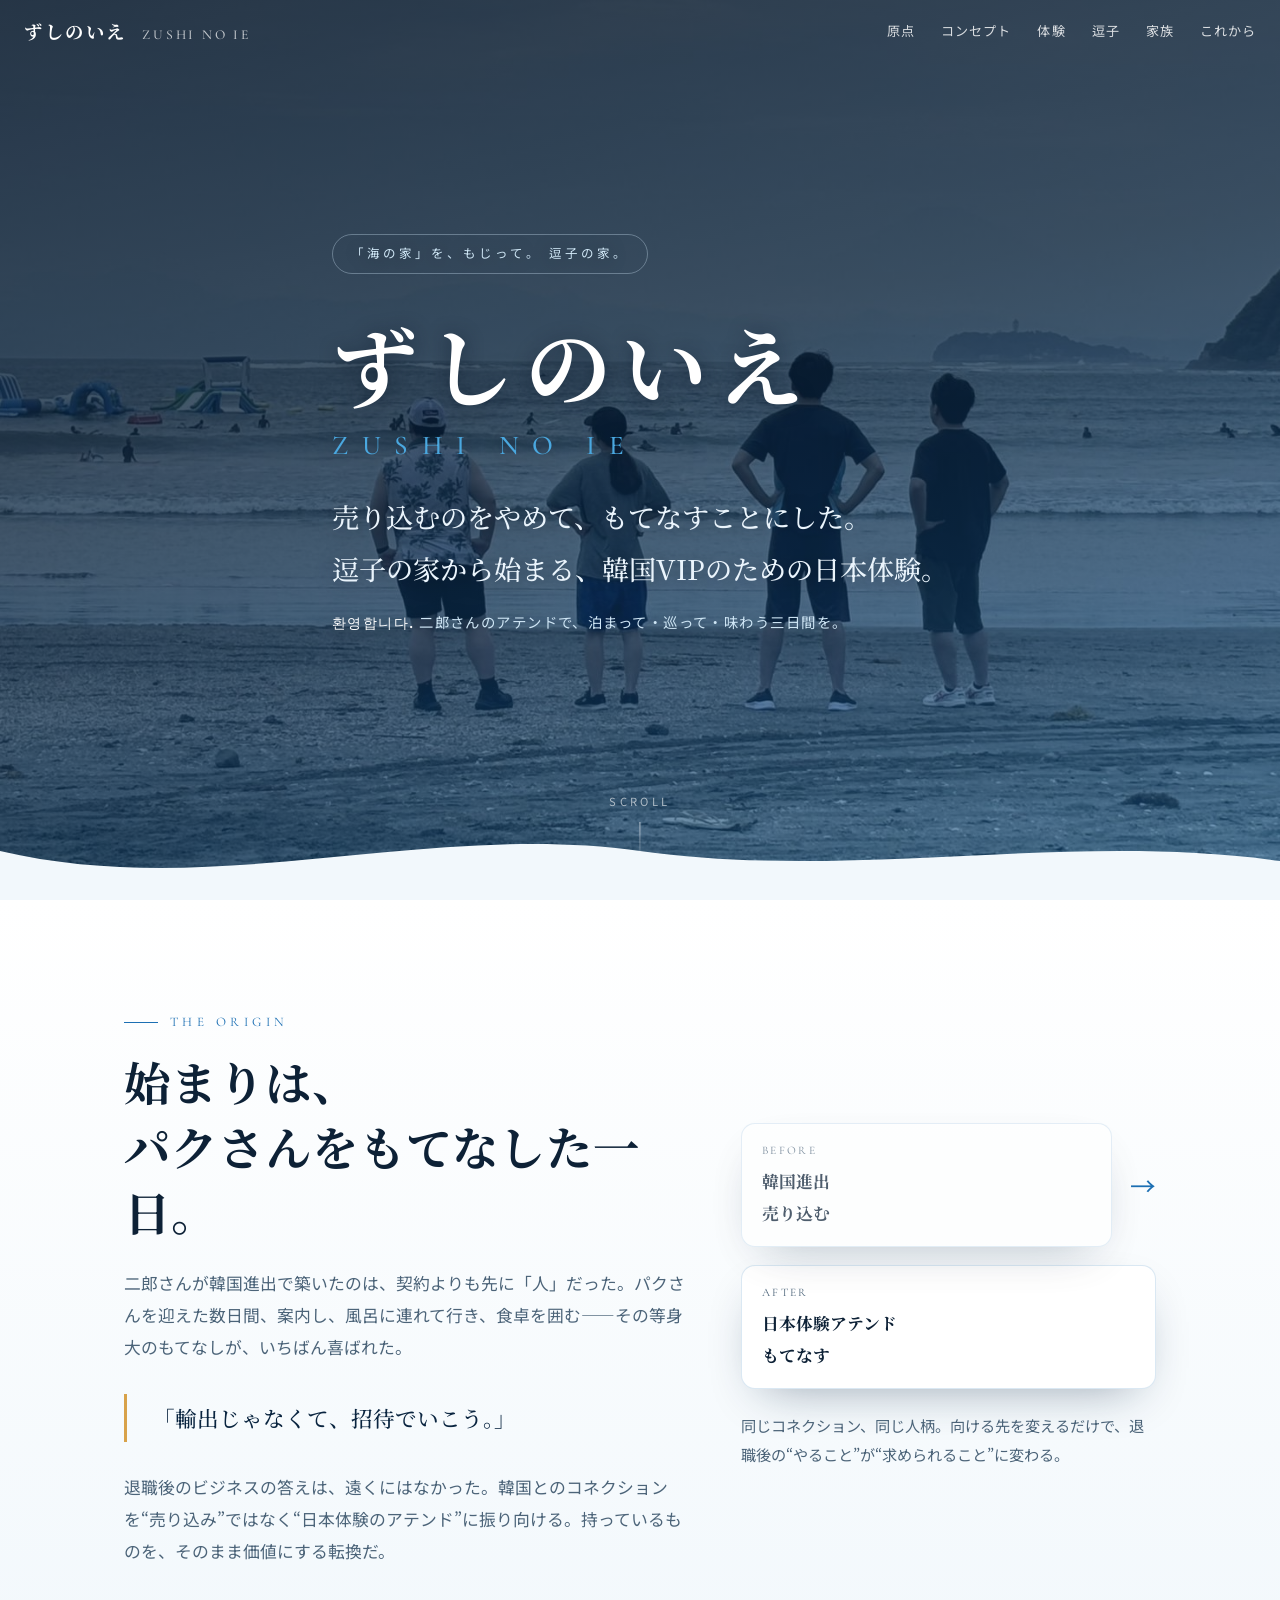
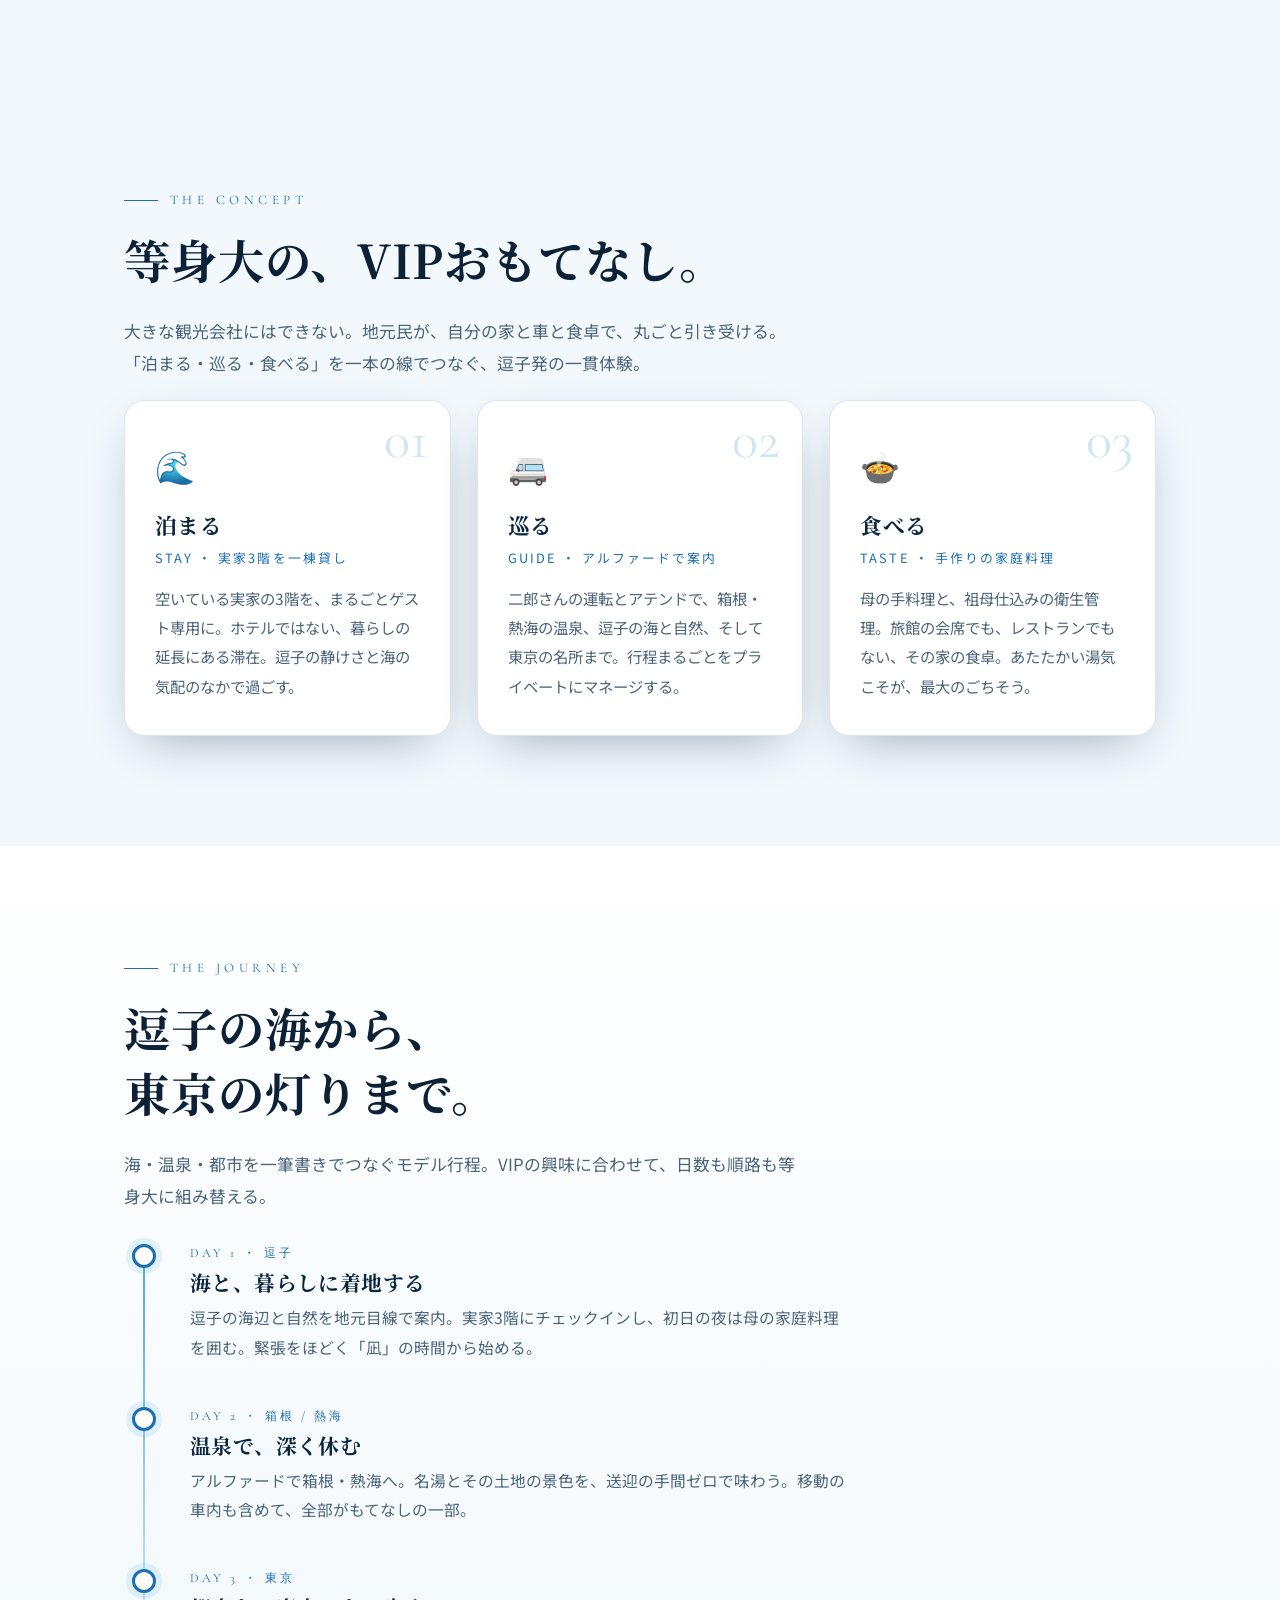
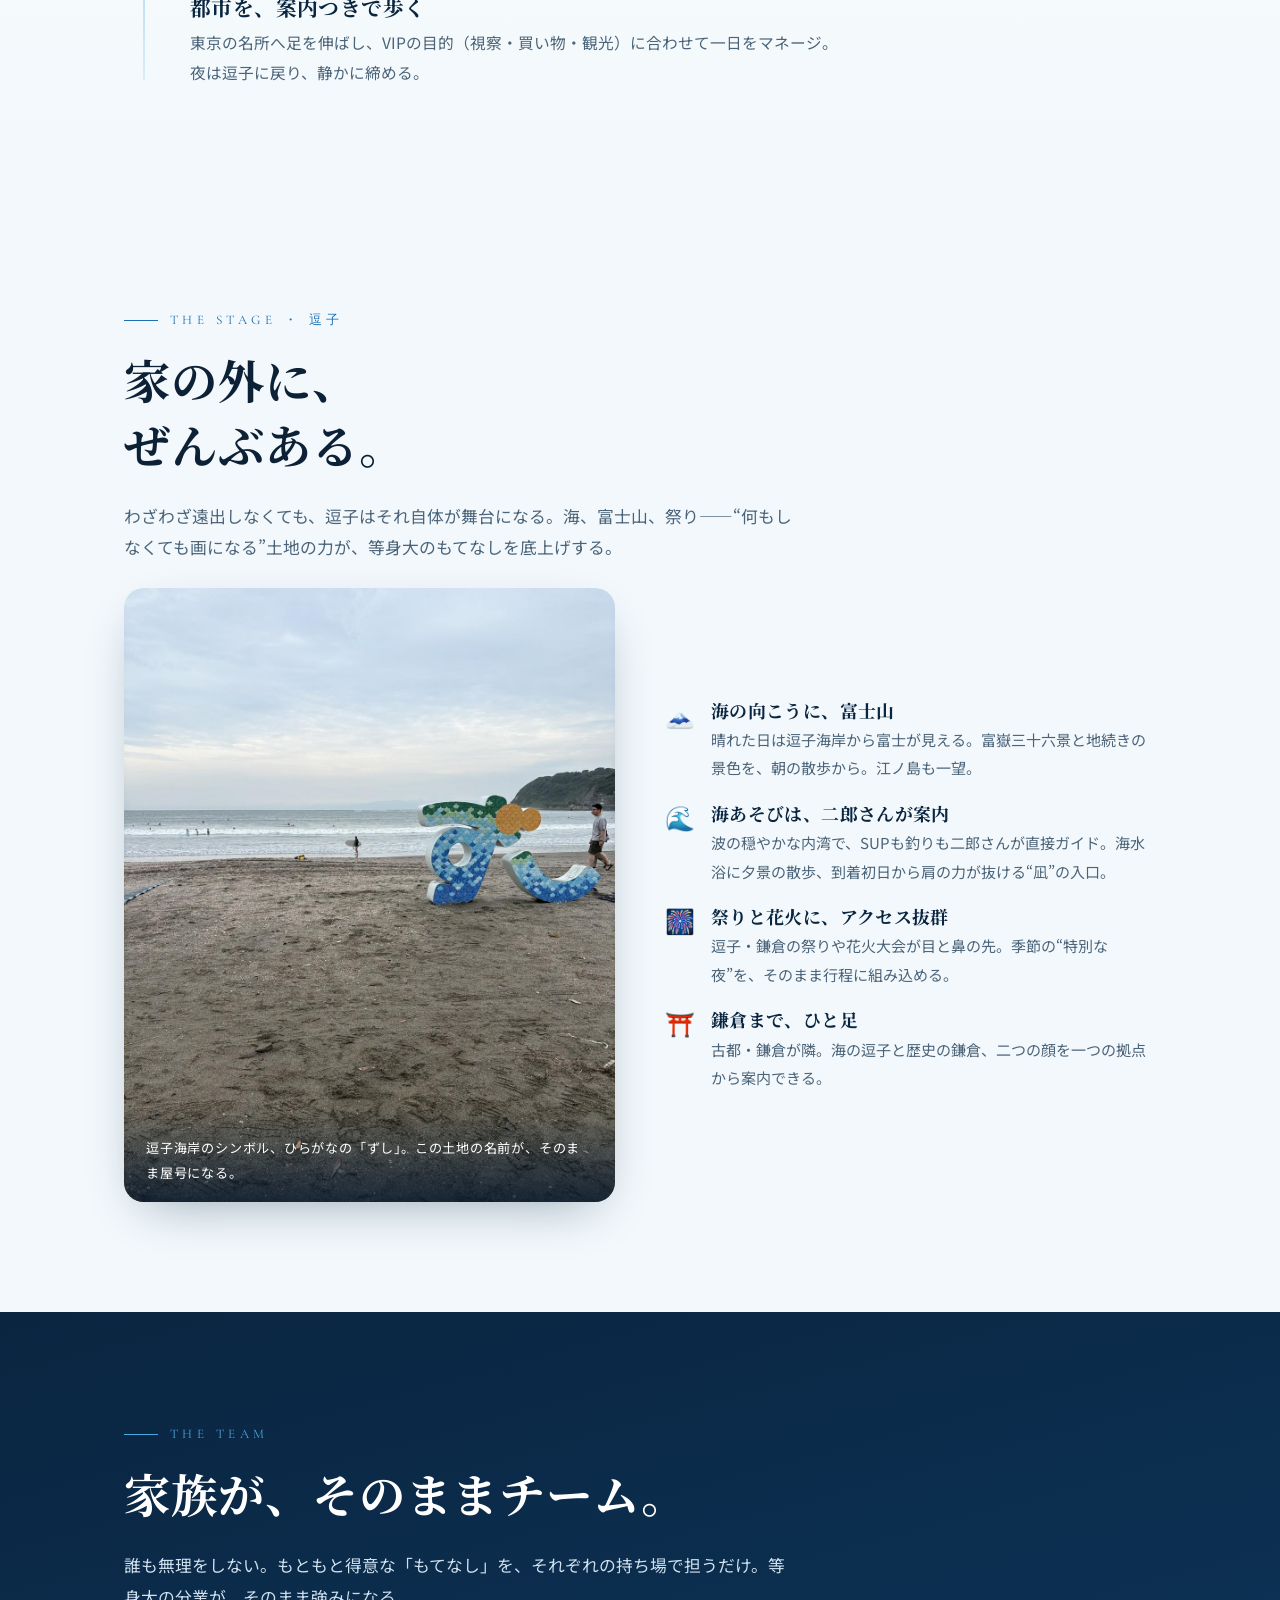
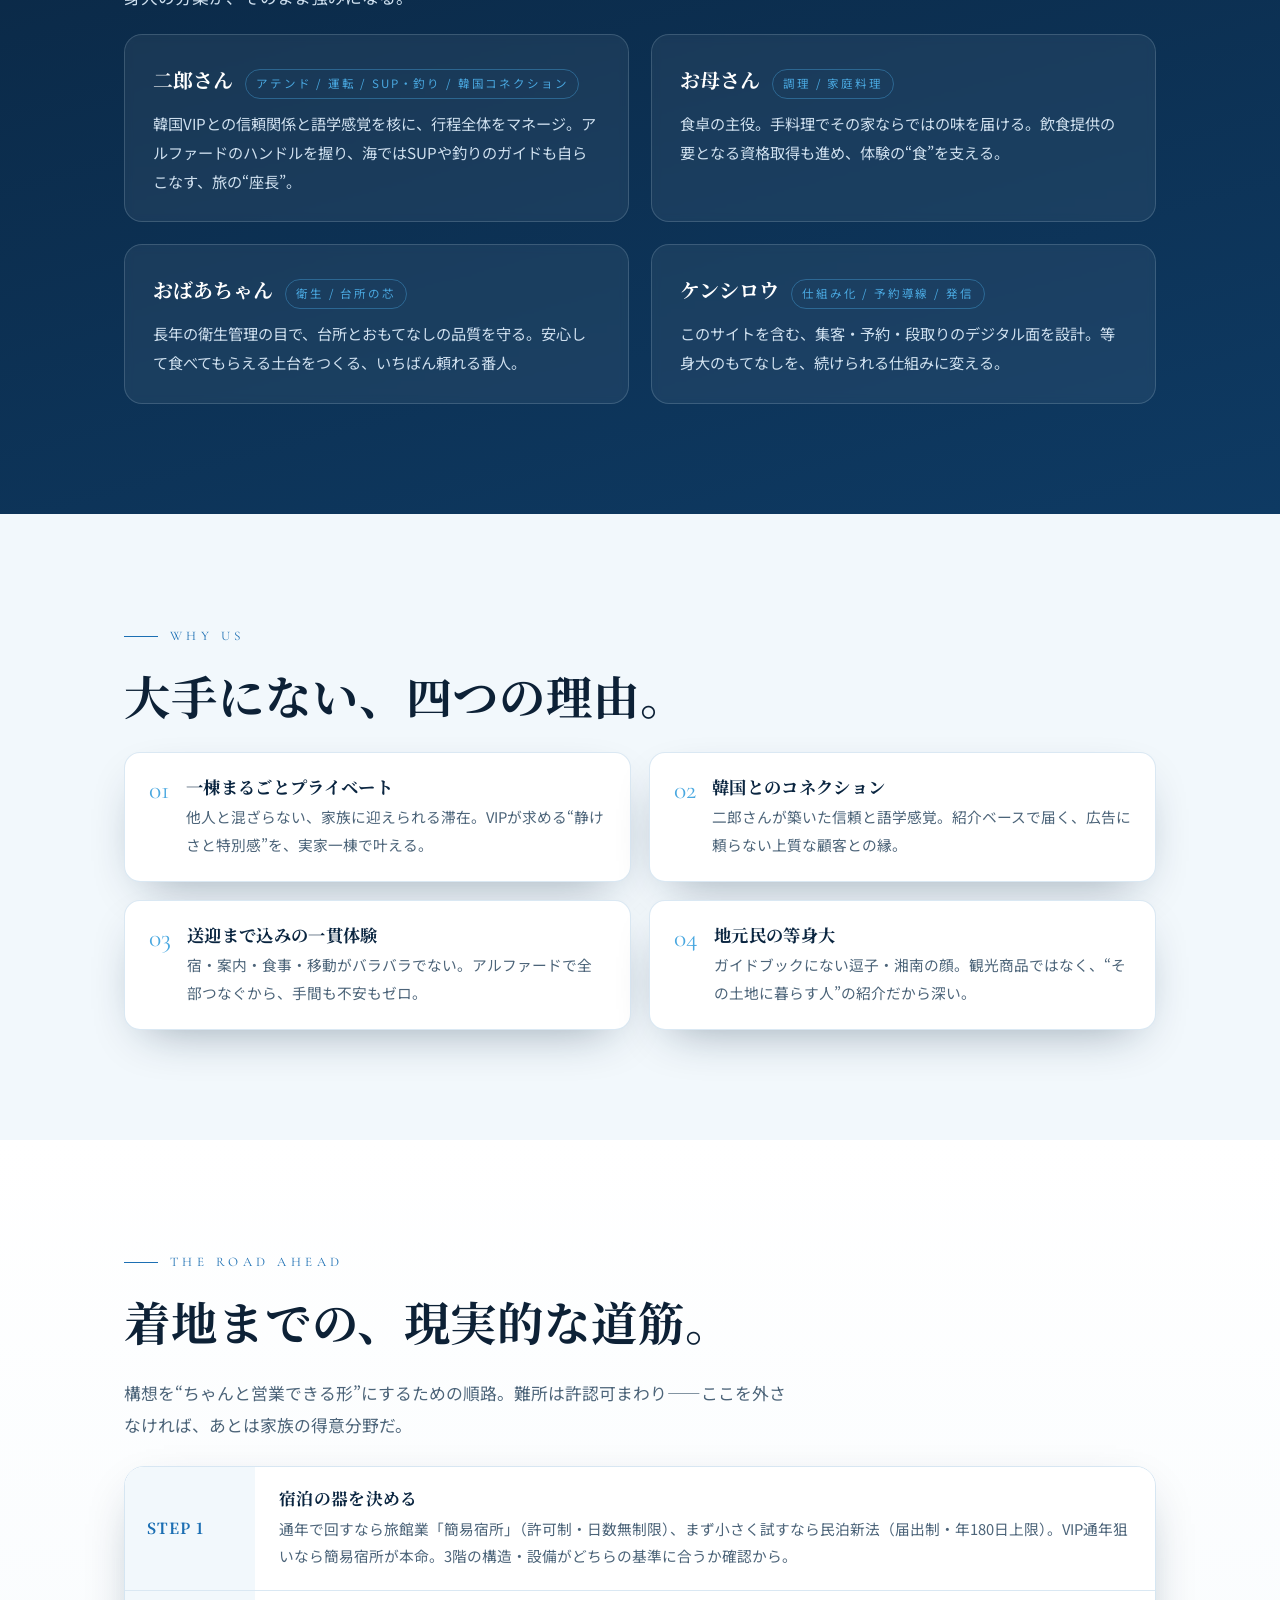
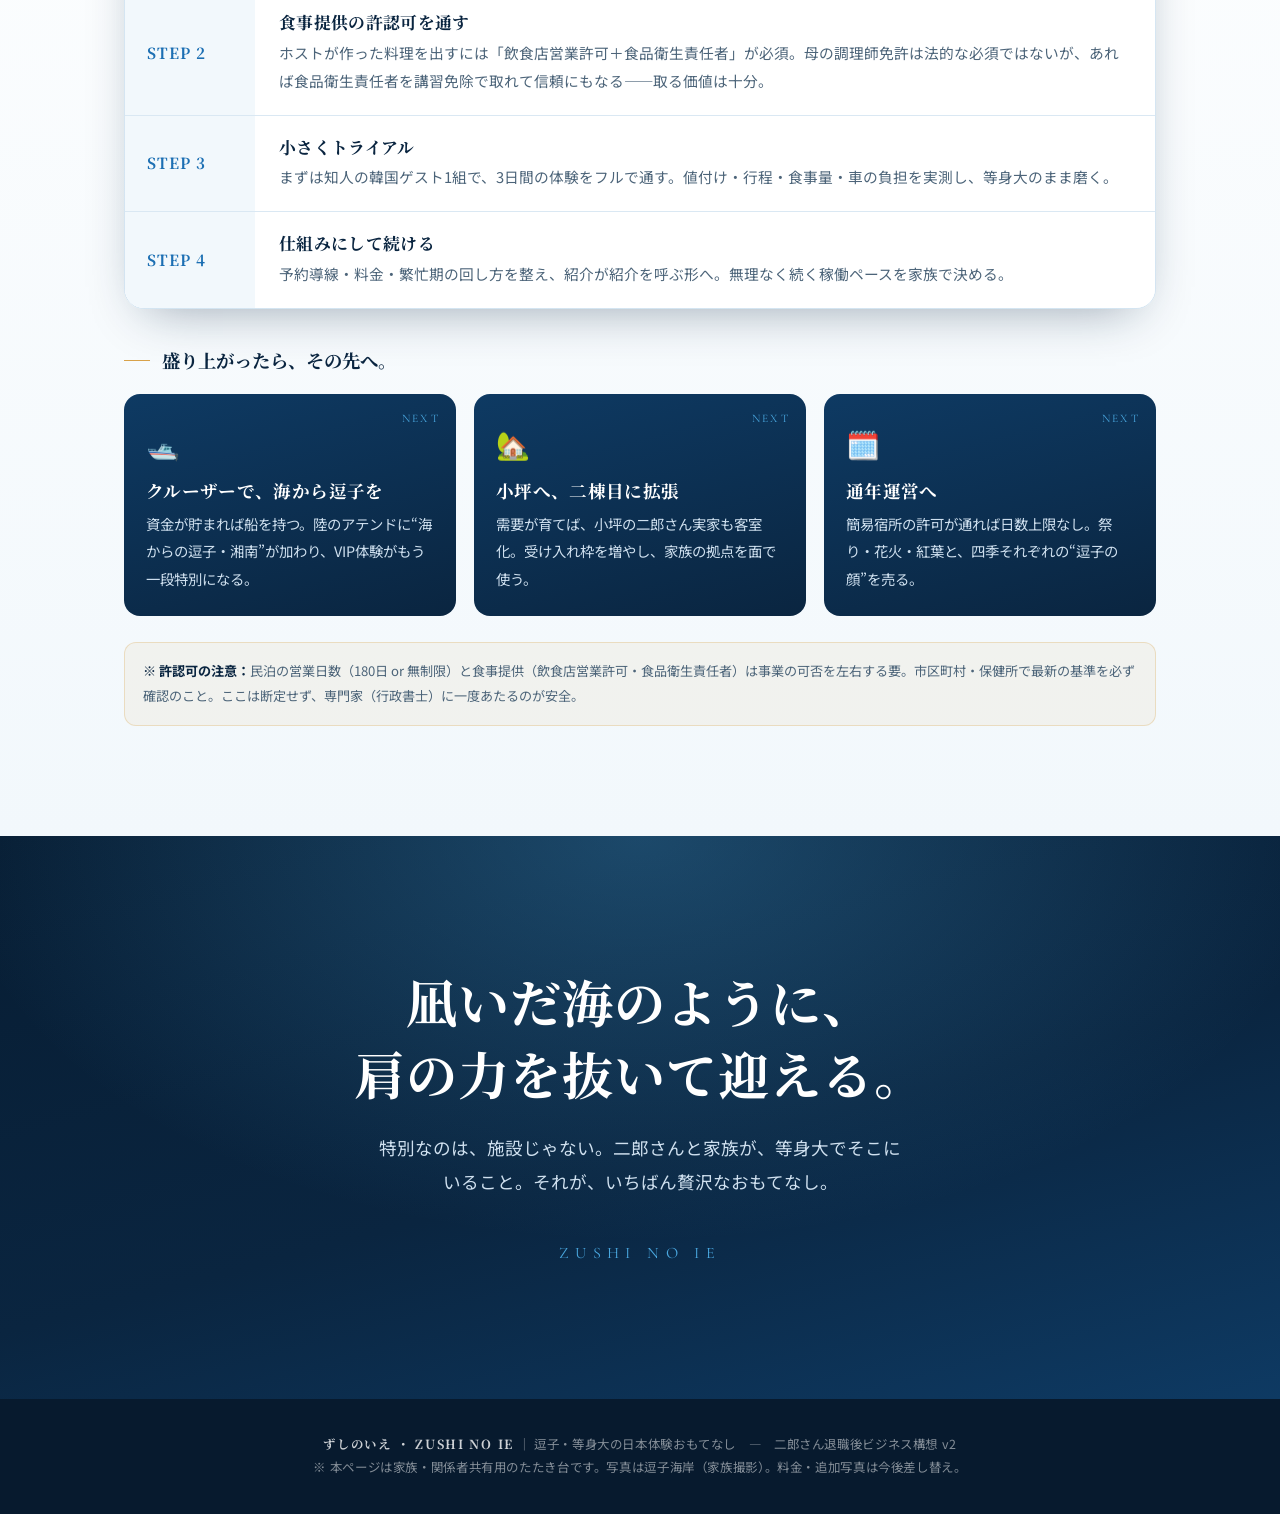
==== index.html @ c673337c "Add files via upload" ====
<!DOCTYPE html>
<html lang="ja">
<head>
<meta charset="UTF-8">
<meta name="viewport" content="width=device-width, initial-scale=1.0">
<title>ずしのいえ ｜ 逗子・等身大の日本体験おもてなし</title>
<meta name="description" content="「海の家」をもじって、ずしのいえ。逗子の実家を舞台に、二郎さんのアテンドで韓国VIPを等身大にもてなす。泊まる・巡る・食べるを家族で一貫提供する退職後ビジネスの構想。">
<link rel="preconnect" href="https://fonts.googleapis.com">
<link rel="preconnect" href="https://fonts.gstatic.com" crossorigin>
<link href="https://fonts.googleapis.com/css2?family=Noto+Sans+JP:wght@400;500;700&family=Noto+Serif+JP:wght@500;700&family=Cormorant+Garamond:wght@500;600&display=swap" rel="stylesheet">
<style>
  :root{
    --navy:#0a2540;
    --deep:#0e3a63;
    --ocean:#1c6fb3;
    --sky:#4aa8e0;
    --mist:#cfe6f5;
    --foam:#f2f8fc;
    --ink:#0d2136;
    --sub:#4c6479;
    --line:rgba(28,111,179,.16);
    --gold:#d8a24a;
    --white:#ffffff;
    --shadow:0 18px 50px -22px rgba(10,37,64,.45);
    --hero-photo:url('[data-uri]');
    --mono-photo:url('[data-uri]');
  }
  *{margin:0;padding:0;box-sizing:border-box}
  html{scroll-behavior:smooth}
  body{
    font-family:"Noto Sans JP",system-ui,sans-serif;
    color:var(--ink);
    background:var(--foam);
    line-height:1.9;
    -webkit-font-smoothing:antialiased;
    overflow-x:hidden;
  }
  h1,h2,h3{font-family:"Noto Serif JP",serif;line-height:1.4;letter-spacing:.02em}
  .en{font-family:"Cormorant Garamond",serif;letter-spacing:.06em}
  .wrap{max-width:1080px;margin:0 auto;padding:0 24px}
  section{position:relative}

  /* ---- nav ---- */
  nav{
    position:fixed;top:0;left:0;right:0;z-index:50;
    display:flex;align-items:center;justify-content:space-between;
    padding:14px 24px;
    background:rgba(10,37,64,0);
    transition:background .4s ease, box-shadow .4s ease, padding .4s ease;
  }
  nav.scrolled{background:rgba(9,28,50,.86);backdrop-filter:blur(10px);box-shadow:0 6px 24px -14px rgba(0,0,0,.6);padding:10px 24px}
  nav .brand{color:#fff;font-family:"Noto Serif JP",serif;font-weight:700;font-size:1.15rem;letter-spacing:.14em}
  nav .brand small{font-family:"Cormorant Garamond",serif;font-weight:500;opacity:.7;margin-left:8px;letter-spacing:.2em;font-size:.85rem}
  nav .links{display:flex;gap:26px}
  nav .links a{color:rgba(255,255,255,.82);text-decoration:none;font-size:.82rem;letter-spacing:.08em;transition:color .2s}
  nav .links a:hover{color:var(--sky)}
  @media(max-width:720px){nav .links{display:none}}

  /* ---- hero ---- */
  .hero{
    min-height:100vh;display:flex;flex-direction:column;justify-content:center;
    color:#fff;position:relative;overflow:hidden;
    background:
      linear-gradient(168deg, rgba(6,24,44,.86) 0%, rgba(9,32,56,.74) 40%, rgba(14,58,99,.66) 72%, rgba(28,111,179,.5) 100%),
      var(--hero-photo) center 32%/cover no-repeat,
      linear-gradient(165deg,#071d33 0%,#0a2540 32%,#0e3a63 62%,#1c6fb3 100%);
  }
  .hero .wrap{position:relative;z-index:3;padding-top:90px;padding-bottom:120px;text-shadow:0 2px 20px rgba(4,16,32,.45)}
  .hero .kicker{
    display:inline-block;font-size:.78rem;letter-spacing:.32em;color:var(--mist);
    border:1px solid rgba(207,230,245,.35);border-radius:40px;padding:7px 18px;margin-bottom:30px;
    opacity:0;transform:translateY(14px);animation:rise .9s .1s forwards
  }
  .hero h1{
    font-size:clamp(2.7rem,9vw,5.4rem);font-weight:700;letter-spacing:.12em;margin-bottom:6px;
    opacity:0;transform:translateY(20px);animation:rise 1s .25s forwards
  }
  .hero h1 .sub-en{display:block;font-family:"Cormorant Garamond",serif;font-size:clamp(1.1rem,3vw,1.7rem);letter-spacing:.5em;color:var(--sky);font-weight:500;margin-top:2px}
  .hero .lead{
    font-family:"Noto Serif JP",serif;font-size:clamp(1.15rem,3.4vw,1.7rem);font-weight:500;
    max-width:24em;margin:26px 0 14px;color:#eaf4fc;
    opacity:0;transform:translateY(20px);animation:rise 1s .45s forwards
  }
  .hero .hello{
    font-size:.9rem;letter-spacing:.1em;color:var(--mist);
    opacity:0;transform:translateY(20px);animation:rise 1s .62s forwards
  }
  .hero .hello b{color:#fff;font-weight:500}
  .scrollcue{position:absolute;bottom:34px;left:50%;transform:translateX(-50%);z-index:3;color:rgba(255,255,255,.6);font-size:.7rem;letter-spacing:.3em;text-align:center;animation:bob 2.4s ease-in-out infinite}
  .scrollcue span{display:block;width:1px;height:44px;background:linear-gradient(rgba(255,255,255,.6),transparent);margin:10px auto 0}
  /* wave divider */
  .wave{position:absolute;left:0;right:0;bottom:-1px;z-index:2;line-height:0}
  .wave svg{width:100%;height:90px;display:block}

  @keyframes rise{to{opacity:1;transform:translateY(0)}}
  @keyframes bob{0%,100%{transform:translateX(-50%) translateY(0)}50%{transform:translateX(-50%) translateY(8px)}}

  /* ---- generic section ---- */
  .band{padding:110px 0}
  .band.tint{background:linear-gradient(180deg,#fff 0%,var(--foam) 100%)}
  .band.deep{background:linear-gradient(165deg,#0a2540,#0e3a63);color:#fff}
  .eyebrow{font-family:"Cormorant Garamond",serif;letter-spacing:.34em;text-transform:uppercase;font-size:.82rem;color:var(--ocean);margin-bottom:14px;display:flex;align-items:center;gap:12px}
  .eyebrow::before{content:"";width:34px;height:1px;background:var(--ocean);display:inline-block}
  .band.deep .eyebrow{color:var(--sky)}
  .band.deep .eyebrow::before{background:var(--sky)}
  .band h2{font-size:clamp(1.8rem,5vw,2.9rem);font-weight:700;margin-bottom:24px}
  .band p.body{font-size:1.05rem;color:var(--sub);max-width:40em}
  .band.deep p.body{color:#cfe0ef}

  .reveal{opacity:0;transform:translateY(34px);transition:opacity .8s cubic-bezier(.2,.7,.2,1),transform .8s cubic-bezier(.2,.7,.2,1)}
  .reveal.in{opacity:1;transform:none}

  /* ---- origin ---- */
  .origin-grid{display:grid;grid-template-columns:1.15fr .85fr;gap:56px;align-items:center}
  @media(max-width:820px){.origin-grid{grid-template-columns:1fr;gap:36px}}
  .origin-quote{
    border-left:3px solid var(--gold);padding:6px 0 6px 26px;margin:30px 0;
    font-family:"Noto Serif JP",serif;font-size:1.35rem;font-weight:500;color:var(--navy);line-height:1.7
  }
  .shift{display:flex;align-items:center;gap:18px;flex-wrap:wrap;margin-top:14px}
  .shift .chip{background:var(--white);border:1px solid var(--line);border-radius:14px;padding:16px 20px;box-shadow:var(--shadow);flex:1;min-width:180px}
  .shift .chip .lab{font-size:.72rem;letter-spacing:.2em;color:var(--sub);text-transform:uppercase;font-family:"Cormorant Garamond",serif}
  .shift .chip .val{font-family:"Noto Serif JP",serif;font-weight:700;font-size:1.05rem;color:var(--ink);margin-top:4px}
  .shift .chip.from{opacity:.72}
  .shift .arrow{color:var(--ocean);font-size:1.6rem;flex:0 0 auto}
  @media(max-width:820px){.shift .arrow{transform:rotate(90deg)}}

  /* ---- pillars ---- */
  .pillars{display:grid;grid-template-columns:repeat(3,1fr);gap:26px;margin-top:20px}
  @media(max-width:820px){.pillars{grid-template-columns:1fr}}
  .pillar{background:#fff;border-radius:20px;padding:34px 30px;box-shadow:var(--shadow);border:1px solid var(--line);position:relative;overflow:hidden;transition:transform .35s ease}
  .pillar:hover{transform:translateY(-6px)}
  .pillar .num{font-family:"Cormorant Garamond",serif;font-size:3.4rem;color:var(--mist);position:absolute;top:12px;right:22px;line-height:1}
  .pillar .ic{font-size:2rem;margin-bottom:14px}
  .pillar h3{font-size:1.35rem;color:var(--navy);margin-bottom:6px}
  .pillar .jp-sub{font-size:.8rem;letter-spacing:.16em;color:var(--ocean);margin-bottom:14px}
  .pillar p{font-size:.96rem;color:var(--sub)}

  /* ---- journey ---- */
  .journey{position:relative;margin-top:30px}
  .journey::before{content:"";position:absolute;left:19px;top:8px;bottom:8px;width:2px;background:linear-gradient(var(--sky),rgba(74,168,224,.15))}
  @media(max-width:820px){.journey::before{left:15px}}
  .stop{position:relative;padding:0 0 42px 66px}
  @media(max-width:820px){.stop{padding-left:52px}}
  .stop:last-child{padding-bottom:0}
  .stop .dot{position:absolute;left:8px;top:2px;width:24px;height:24px;border-radius:50%;background:#fff;border:3px solid var(--ocean);box-shadow:0 0 0 6px rgba(74,168,224,.14)}
  @media(max-width:820px){.stop .dot{left:4px}}
  .stop .step{font-family:"Cormorant Garamond",serif;letter-spacing:.24em;font-size:.78rem;color:var(--ocean);text-transform:uppercase}
  .stop h3{font-size:1.3rem;color:var(--navy);margin:2px 0 6px}
  .stop p{font-size:.98rem;color:var(--sub);max-width:42em}

  /* ---- stage / location ---- */
  .stage-grid{display:grid;grid-template-columns:1fr 1fr;gap:50px;align-items:center;margin-top:24px}
  @media(max-width:860px){.stage-grid{grid-template-columns:1fr;gap:32px}}
  .figure{border-radius:20px;overflow:hidden;box-shadow:var(--shadow);position:relative;aspect-ratio:4/5}
  .figure img{width:100%;height:100%;object-fit:cover;display:block}
  .figure figcaption{position:absolute;left:0;right:0;bottom:0;padding:26px 22px 16px;color:#fff;font-size:.82rem;letter-spacing:.06em;background:linear-gradient(transparent,rgba(6,24,44,.82))}
  .feat{display:flex;flex-direction:column;gap:18px}
  .feat .f{display:flex;gap:16px;align-items:flex-start}
  .feat .f .ic{font-size:1.5rem;flex:0 0 auto;line-height:1.3}
  .feat .f h3{font-size:1.12rem;color:var(--navy);margin-bottom:3px}
  .feat .f p{font-size:.94rem;color:var(--sub)}

  /* ---- family / roles ---- */
  .roles{display:grid;grid-template-columns:repeat(2,1fr);gap:22px;margin-top:20px}
  @media(max-width:720px){.roles{grid-template-columns:1fr}}
  .role{background:rgba(255,255,255,.06);border:1px solid rgba(207,230,245,.18);border-radius:18px;padding:26px 28px;backdrop-filter:blur(4px)}
  .role .who{display:flex;align-items:baseline;gap:12px;margin-bottom:10px}
  .role .who .name{font-family:"Noto Serif JP",serif;font-weight:700;font-size:1.25rem;color:#fff}
  .role .who .tag{font-size:.72rem;letter-spacing:.16em;color:var(--sky);border:1px solid rgba(74,168,224,.4);border-radius:30px;padding:3px 10px}
  .role p{font-size:.95rem;color:#cfe0ef}

  /* ---- diff / why ---- */
  .why{display:grid;grid-template-columns:repeat(2,1fr);gap:18px;margin-top:20px}
  @media(max-width:720px){.why{grid-template-columns:1fr}}
  .why .item{display:flex;gap:16px;background:#fff;border:1px solid var(--line);border-radius:16px;padding:22px 24px;box-shadow:var(--shadow)}
  .why .item .k{font-family:"Cormorant Garamond",serif;font-size:1.6rem;color:var(--sky);flex:0 0 auto;line-height:1.2}
  .why .item h3{font-size:1.08rem;color:var(--navy);margin-bottom:4px}
  .why .item p{font-size:.92rem;color:var(--sub)}

  /* ---- roadmap ---- */
  .road{margin-top:24px;border-radius:20px;overflow:hidden;border:1px solid var(--line);box-shadow:var(--shadow)}
  .road .row{display:grid;grid-template-columns:130px 1fr;gap:0;border-top:1px solid var(--line);background:#fff}
  .road .row:first-child{border-top:none}
  .road .row .ph{background:var(--foam);padding:20px 22px;font-family:"Noto Serif JP",serif;font-weight:700;color:var(--ocean);font-size:.95rem;display:flex;align-items:center;letter-spacing:.06em}
  .road .row .ct{padding:20px 24px}
  .road .row .ct h3{font-size:1.05rem;color:var(--navy);margin-bottom:4px}
  .road .row .ct p{font-size:.92rem;color:var(--sub)}
  @media(max-width:620px){.road .row{grid-template-columns:1fr}.road .row .ph{padding:14px 22px}}
  .expand{margin-top:34px}
  .expand .lead-min{font-family:"Noto Serif JP",serif;font-weight:700;color:var(--navy);font-size:1.15rem;margin-bottom:16px;display:flex;align-items:center;gap:12px}
  .expand .lead-min::before{content:"";width:26px;height:1px;background:var(--gold)}
  .expand .grid{display:grid;grid-template-columns:repeat(3,1fr);gap:18px}
  @media(max-width:720px){.expand .grid{grid-template-columns:1fr}}
  .expand .card{background:linear-gradient(165deg,#0e3a63,#0a2540);color:#fff;border-radius:16px;padding:24px 22px;position:relative;overflow:hidden}
  .expand .card .ic{font-size:1.7rem;margin-bottom:10px}
  .expand .card h3{font-size:1.1rem;color:#fff;margin-bottom:6px}
  .expand .card p{font-size:.9rem;color:#cfe0ef}
  .expand .card .stg{position:absolute;top:14px;right:16px;font-family:"Cormorant Garamond",serif;font-size:.72rem;letter-spacing:.2em;color:var(--sky)}
  .note{font-size:.82rem;color:var(--sub);margin-top:26px;padding:16px 18px;background:rgba(216,162,74,.08);border:1px solid rgba(216,162,74,.28);border-radius:12px}
  .note b{color:var(--navy)}

  /* ---- closing ---- */
  .closing{text-align:center;color:#fff;padding:130px 0;background:
    radial-gradient(90% 120% at 50% 0%, rgba(74,168,224,.3), transparent 60%),
    linear-gradient(165deg,#071d33,#0a2540 55%,#0e3a63)}
  .closing h2{font-size:clamp(1.9rem,5.6vw,3.2rem);margin-bottom:22px}
  .closing p{font-size:1.1rem;color:#cfe0ef;max-width:30em;margin:0 auto}
  .closing .sig{margin-top:40px;font-family:"Cormorant Garamond",serif;letter-spacing:.4em;color:var(--sky);font-size:1rem}

  footer{background:#071a2e;color:rgba(255,255,255,.5);text-align:center;padding:34px 24px;font-size:.78rem;letter-spacing:.05em}
  footer b{color:rgba(255,255,255,.8);font-family:"Noto Serif JP",serif;letter-spacing:.14em}
</style>
</head>
<body>

<nav id="nav">
  <div class="brand">ずしのいえ <small>ZUSHI NO IE</small></div>
  <div class="links">
    <a href="#origin">原点</a>
    <a href="#concept">コンセプト</a>
    <a href="#journey">体験</a>
    <a href="#stage">逗子</a>
    <a href="#family">家族</a>
    <a href="#road">これから</a>
  </div>
</nav>

<!-- HERO -->
<header class="hero">
  <div class="wrap">
    <span class="kicker">「海の家」を、もじって。&nbsp;逗子の家。</span>
    <h1>ずしのいえ<span class="sub-en">ZUSHI NO IE</span></h1>
    <p class="lead">売り込むのをやめて、もてなすことにした。<br>逗子の家から始まる、韓国VIPのための日本体験。</p>
    <p class="hello"><b>환영합니다.</b> 二郎さんのアテンドで、泊まって・巡って・味わう三日間を。</p>
  </div>
  <div class="scrollcue">SCROLL<span></span></div>
  <div class="wave">
    <svg viewBox="0 0 1440 90" preserveAspectRatio="none"><path fill="#f2f8fc" d="M0,40 C240,90 480,10 720,40 C960,70 1200,20 1440,50 L1440,90 L0,90 Z"></path></svg>
  </div>
</header>

<!-- ORIGIN -->
<section class="band tint" id="origin">
  <div class="wrap origin-grid">
    <div class="reveal">
      <div class="eyebrow">The Origin</div>
      <h2>始まりは、<br>パクさんをもてなした一日。</h2>
      <p class="body">二郎さんが韓国進出で築いたのは、契約よりも先に「人」だった。パクさんを迎えた数日間、案内し、風呂に連れて行き、食卓を囲む——その等身大のもてなしが、いちばん喜ばれた。</p>
      <div class="origin-quote">「輸出じゃなくて、招待でいこう。」</div>
      <p class="body">退職後のビジネスの答えは、遠くにはなかった。韓国とのコネクションを“売り込み”ではなく“日本体験のアテンド”に振り向ける。持っているものを、そのまま価値にする転換だ。</p>
    </div>
    <div class="reveal">
      <div class="shift">
        <div class="chip from">
          <div class="lab">Before</div>
          <div class="val">韓国進出<br>売り込む</div>
        </div>
        <div class="arrow">→</div>
        <div class="chip">
          <div class="lab">After</div>
          <div class="val">日本体験アテンド<br>もてなす</div>
        </div>
      </div>
      <p class="body" style="margin-top:22px;font-size:.95rem">同じコネクション、同じ人柄。向ける先を変えるだけで、退職後の“やること”が“求められること”に変わる。</p>
    </div>
  </div>
</section>

<!-- CONCEPT / PILLARS -->
<section class="band" id="concept">
  <div class="wrap">
    <div class="reveal">
      <div class="eyebrow">The Concept</div>
      <h2>等身大の、VIPおもてなし。</h2>
      <p class="body">大きな観光会社にはできない。地元民が、自分の家と車と食卓で、丸ごと引き受ける。「泊まる・巡る・食べる」を一本の線でつなぐ、逗子発の一貫体験。</p>
    </div>
    <div class="pillars">
      <div class="pillar reveal">
        <div class="num">01</div>
        <div class="ic">🌊</div>
        <h3>泊まる</h3>
        <div class="jp-sub">STAY ・ 実家3階を一棟貸し</div>
        <p>空いている実家の3階を、まるごとゲスト専用に。ホテルではない、暮らしの延長にある滞在。逗子の静けさと海の気配のなかで過ごす。</p>
      </div>
      <div class="pillar reveal">
        <div class="num">02</div>
        <div class="ic">🚐</div>
        <h3>巡る</h3>
        <div class="jp-sub">GUIDE ・ アルファードで案内</div>
        <p>二郎さんの運転とアテンドで、箱根・熱海の温泉、逗子の海と自然、そして東京の名所まで。行程まるごとをプライベートにマネージする。</p>
      </div>
      <div class="pillar reveal">
        <div class="num">03</div>
        <div class="ic">🍲</div>
        <h3>食べる</h3>
        <div class="jp-sub">TASTE ・ 手作りの家庭料理</div>
        <p>母の手料理と、祖母仕込みの衛生管理。旅館の会席でも、レストランでもない、その家の食卓。あたたかい湯気こそが、最大のごちそう。</p>
      </div>
    </div>
  </div>
</section>

<!-- JOURNEY -->
<section class="band tint" id="journey">
  <div class="wrap">
    <div class="reveal">
      <div class="eyebrow">The Journey</div>
      <h2>逗子の海から、<br>東京の灯りまで。</h2>
      <p class="body">海・温泉・都市を一筆書きでつなぐモデル行程。VIPの興味に合わせて、日数も順路も等身大に組み替える。</p>
    </div>
    <div class="journey">
      <div class="stop reveal">
        <div class="dot"></div>
        <div class="step">Day 1 ・ 逗子</div>
        <h3>海と、暮らしに着地する</h3>
        <p>逗子の海辺と自然を地元目線で案内。実家3階にチェックインし、初日の夜は母の家庭料理を囲む。緊張をほどく「凪」の時間から始める。</p>
      </div>
      <div class="stop reveal">
        <div class="dot"></div>
        <div class="step">Day 2 ・ 箱根 / 熱海</div>
        <h3>温泉で、深く休む</h3>
        <p>アルファードで箱根・熱海へ。名湯とその土地の景色を、送迎の手間ゼロで味わう。移動の車内も含めて、全部がもてなしの一部。</p>
      </div>
      <div class="stop reveal">
        <div class="dot"></div>
        <div class="step">Day 3 ・ 東京</div>
        <h3>都市を、案内つきで歩く</h3>
        <p>東京の名所へ足を伸ばし、VIPの目的（視察・買い物・観光）に合わせて一日をマネージ。夜は逗子に戻り、静かに締める。</p>
      </div>
    </div>
  </div>
</section>

<!-- STAGE / LOCATION -->
<section class="band" id="stage">
  <div class="wrap">
    <div class="reveal">
      <div class="eyebrow">The Stage ・ 逗子</div>
      <h2>家の外に、<br>ぜんぶある。</h2>
      <p class="body">わざわざ遠出しなくても、逗子はそれ自体が舞台になる。海、富士山、祭り——“何もしなくても画になる”土地の力が、等身大のもてなしを底上げする。</p>
    </div>
    <div class="stage-grid">
      <figure class="figure reveal">
        <img src="[data-uri]" alt="逗子海岸のモザイクモニュメント「ずし」">
        <figcaption>逗子海岸のシンボル、ひらがなの「ずし」。この土地の名前が、そのまま屋号になる。</figcaption>
      </figure>
      <div class="feat reveal">
        <div class="f">
          <div class="ic">🗻</div>
          <div><h3>海の向こうに、富士山</h3><p>晴れた日は逗子海岸から富士が見える。富嶽三十六景と地続きの景色を、朝の散歩から。江ノ島も一望。</p></div>
        </div>
        <div class="f">
          <div class="ic">🌊</div>
          <div><h3>海あそびは、二郎さんが案内</h3><p>波の穏やかな内湾で、SUPも釣りも二郎さんが直接ガイド。海水浴に夕景の散歩、到着初日から肩の力が抜ける“凪”の入口。</p></div>
        </div>
        <div class="f">
          <div class="ic">🎆</div>
          <div><h3>祭りと花火に、アクセス抜群</h3><p>逗子・鎌倉の祭りや花火大会が目と鼻の先。季節の“特別な夜”を、そのまま行程に組み込める。</p></div>
        </div>
        <div class="f">
          <div class="ic">⛩️</div>
          <div><h3>鎌倉まで、ひと足</h3><p>古都・鎌倉が隣。海の逗子と歴史の鎌倉、二つの顔を一つの拠点から案内できる。</p></div>
        </div>
      </div>
    </div>
  </div>
</section>

<!-- FAMILY -->
<section class="band deep" id="family">
  <div class="wrap">
    <div class="reveal">
      <div class="eyebrow">The Team</div>
      <h2>家族が、そのままチーム。</h2>
      <p class="body">誰も無理をしない。もともと得意な「もてなし」を、それぞれの持ち場で担うだけ。等身大の分業が、そのまま強みになる。</p>
    </div>
    <div class="roles">
      <div class="role reveal">
        <div class="who"><span class="name">二郎さん</span><span class="tag">アテンド / 運転 / SUP・釣り / 韓国コネクション</span></div>
        <p>韓国VIPとの信頼関係と語学感覚を核に、行程全体をマネージ。アルファードのハンドルを握り、海ではSUPや釣りのガイドも自らこなす、旅の“座長”。</p>
      </div>
      <div class="role reveal">
        <div class="who"><span class="name">お母さん</span><span class="tag">調理 / 家庭料理</span></div>
        <p>食卓の主役。手料理でその家ならではの味を届ける。飲食提供の要となる資格取得も進め、体験の“食”を支える。</p>
      </div>
      <div class="role reveal">
        <div class="who"><span class="name">おばあちゃん</span><span class="tag">衛生 / 台所の芯</span></div>
        <p>長年の衛生管理の目で、台所とおもてなしの品質を守る。安心して食べてもらえる土台をつくる、いちばん頼れる番人。</p>
      </div>
      <div class="role reveal">
        <div class="who"><span class="name">ケンシロウ</span><span class="tag">仕組み化 / 予約導線 / 発信</span></div>
        <p>このサイトを含む、集客・予約・段取りのデジタル面を設計。等身大のもてなしを、続けられる仕組みに変える。</p>
      </div>
    </div>
  </div>
</section>

<!-- WHY -->
<section class="band" id="why">
  <div class="wrap">
    <div class="reveal">
      <div class="eyebrow">Why Us</div>
      <h2>大手にない、四つの理由。</h2>
    </div>
    <div class="why">
      <div class="item reveal"><div class="k">01</div><div><h3>一棟まるごとプライベート</h3><p>他人と混ざらない、家族に迎えられる滞在。VIPが求める“静けさと特別感”を、実家一棟で叶える。</p></div></div>
      <div class="item reveal"><div class="k">02</div><div><h3>韓国とのコネクション</h3><p>二郎さんが築いた信頼と語学感覚。紹介ベースで届く、広告に頼らない上質な顧客との縁。</p></div></div>
      <div class="item reveal"><div class="k">03</div><div><h3>送迎まで込みの一貫体験</h3><p>宿・案内・食事・移動がバラバラでない。アルファードで全部つなぐから、手間も不安もゼロ。</p></div></div>
      <div class="item reveal"><div class="k">04</div><div><h3>地元民の等身大</h3><p>ガイドブックにない逗子・湘南の顔。観光商品ではなく、“その土地に暮らす人”の紹介だから深い。</p></div></div>
    </div>
  </div>
</section>

<!-- ROADMAP -->
<section class="band tint" id="road">
  <div class="wrap">
    <div class="reveal">
      <div class="eyebrow">The Road Ahead</div>
      <h2>着地までの、現実的な道筋。</h2>
      <p class="body">構想を“ちゃんと営業できる形”にするための順路。難所は許認可まわり——ここを外さなければ、あとは家族の得意分野だ。</p>
    </div>
    <div class="road reveal">
      <div class="row">
        <div class="ph">STEP 1</div>
        <div class="ct"><h3>宿泊の器を決める</h3><p>通年で回すなら旅館業「簡易宿所」（許可制・日数無制限）、まず小さく試すなら民泊新法（届出制・年180日上限）。VIP通年狙いなら簡易宿所が本命。3階の構造・設備がどちらの基準に合うか確認から。</p></div>
      </div>
      <div class="row">
        <div class="ph">STEP 2</div>
        <div class="ct"><h3>食事提供の許認可を通す</h3><p>ホストが作った料理を出すには「飲食店営業許可＋食品衛生責任者」が必須。母の調理師免許は法的な必須ではないが、あれば食品衛生責任者を講習免除で取れて信頼にもなる——取る価値は十分。</p></div>
      </div>
      <div class="row">
        <div class="ph">STEP 3</div>
        <div class="ct"><h3>小さくトライアル</h3><p>まずは知人の韓国ゲスト1組で、3日間の体験をフルで通す。値付け・行程・食事量・車の負担を実測し、等身大のまま磨く。</p></div>
      </div>
      <div class="row">
        <div class="ph">STEP 4</div>
        <div class="ct"><h3>仕組みにして続ける</h3><p>予約導線・料金・繁忙期の回し方を整え、紹介が紹介を呼ぶ形へ。無理なく続く稼働ペースを家族で決める。</p></div>
      </div>
    </div>
    <div class="expand reveal">
      <div class="lead-min">盛り上がったら、その先へ。</div>
      <div class="grid">
        <div class="card">
          <div class="stg">NEXT</div>
          <div class="ic">🛥️</div>
          <h3>クルーザーで、海から逗子を</h3>
          <p>資金が貯まれば船を持つ。陸のアテンドに“海からの逗子・湘南”が加わり、VIP体験がもう一段特別になる。</p>
        </div>
        <div class="card">
          <div class="stg">NEXT</div>
          <div class="ic">🏡</div>
          <h3>小坪へ、二棟目に拡張</h3>
          <p>需要が育てば、小坪の二郎さん実家も客室化。受け入れ枠を増やし、家族の拠点を面で使う。</p>
        </div>
        <div class="card">
          <div class="stg">NEXT</div>
          <div class="ic">🗓️</div>
          <h3>通年運営へ</h3>
          <p>簡易宿所の許可が通れば日数上限なし。祭り・花火・紅葉と、四季それぞれの“逗子の顔”を売る。</p>
        </div>
      </div>
    </div>
    <p class="note"><b>※ 許認可の注意：</b>民泊の営業日数（180日 or 無制限）と食事提供（飲食店営業許可・食品衛生責任者）は事業の可否を左右する要。市区町村・保健所で最新の基準を必ず確認のこと。ここは断定せず、専門家（行政書士）に一度あたるのが安全。</p>
  </div>
</section>

<!-- CLOSING -->
<section class="closing">
  <div class="wrap reveal">
    <h2>凪いだ海のように、<br>肩の力を抜いて迎える。</h2>
    <p>特別なのは、施設じゃない。二郎さんと家族が、等身大でそこにいること。それが、いちばん贅沢なおもてなし。</p>
    <div class="sig">ZUSHI NO IE</div>
  </div>
</section>

<footer>
  <b>ずしのいえ ・ ZUSHI NO IE</b> ｜ 逗子・等身大の日本体験おもてなし　—　二郎さん退職後ビジネス構想 v2<br>
  ※ 本ページは家族・関係者共有用のたたき台です。写真は逗子海岸（家族撮影）。料金・追加写真は今後差し替え。
</footer>

<script>
  const nav=document.getElementById('nav');
  const onScroll=()=>{nav.classList.toggle('scrolled',window.scrollY>40)};
  onScroll();window.addEventListener('scroll',onScroll,{passive:true});

  const io=new IntersectionObserver((entries)=>{
    entries.forEach(e=>{if(e.isIntersecting){e.target.classList.add('in');io.unobserve(e.target)}});
  },{threshold:.14,rootMargin:'0px 0px -8% 0px'});
  document.querySelectorAll('.reveal').forEach((el,i)=>{
    el.style.transitionDelay=(i%4)*70+'ms';
    io.observe(el);
  });
</script>
</body>
</html>
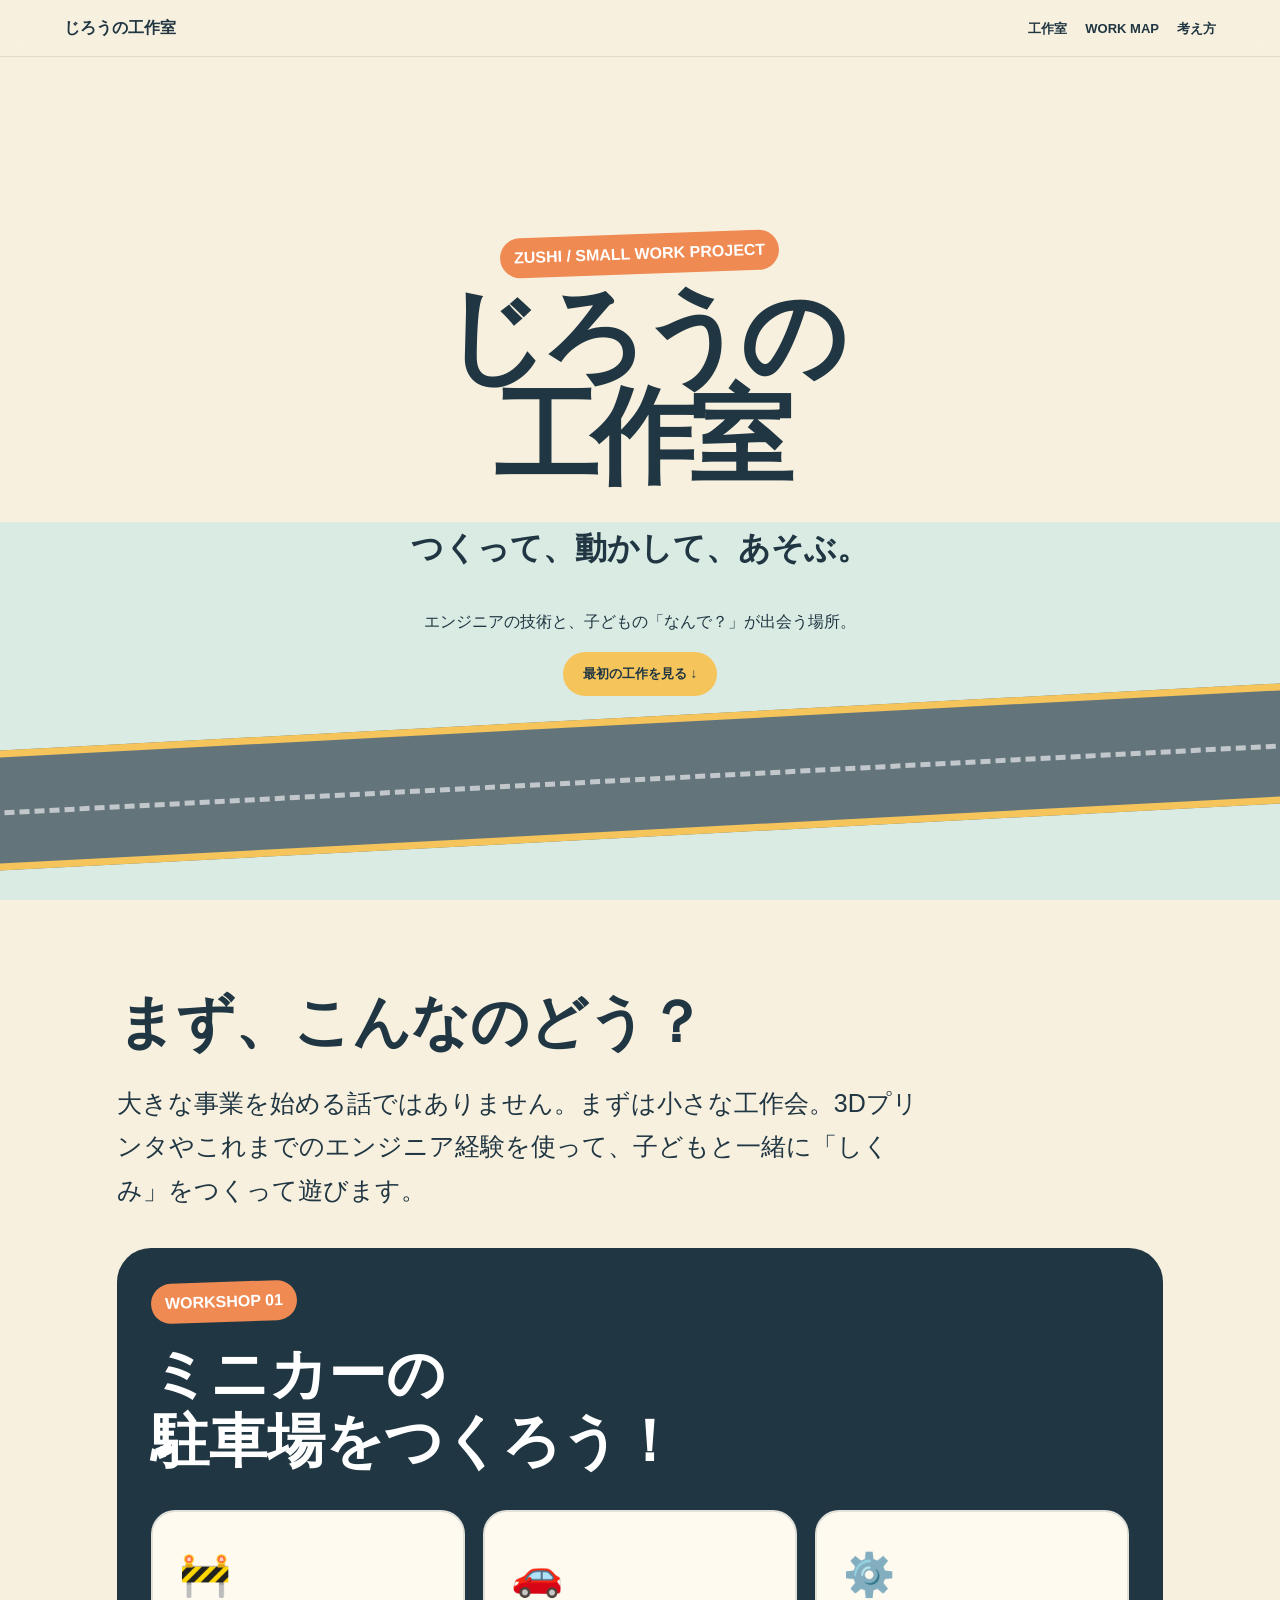
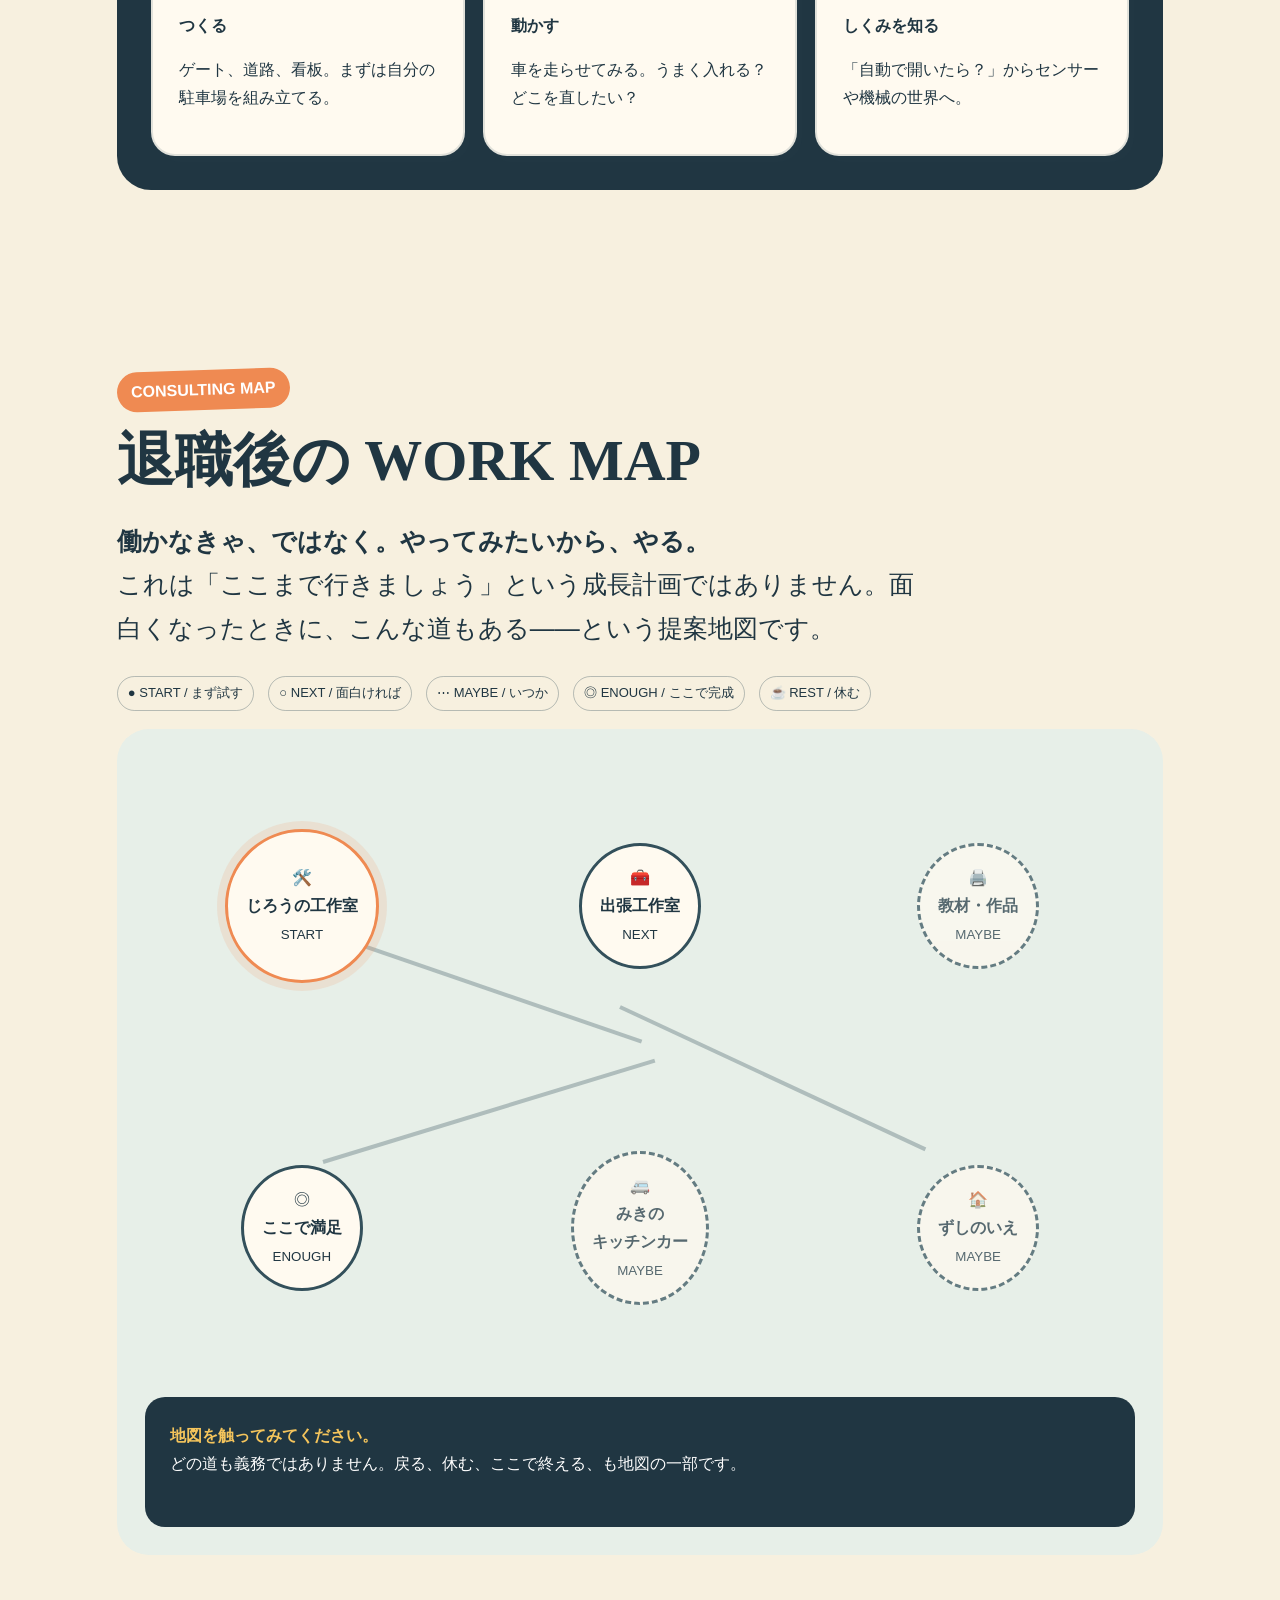
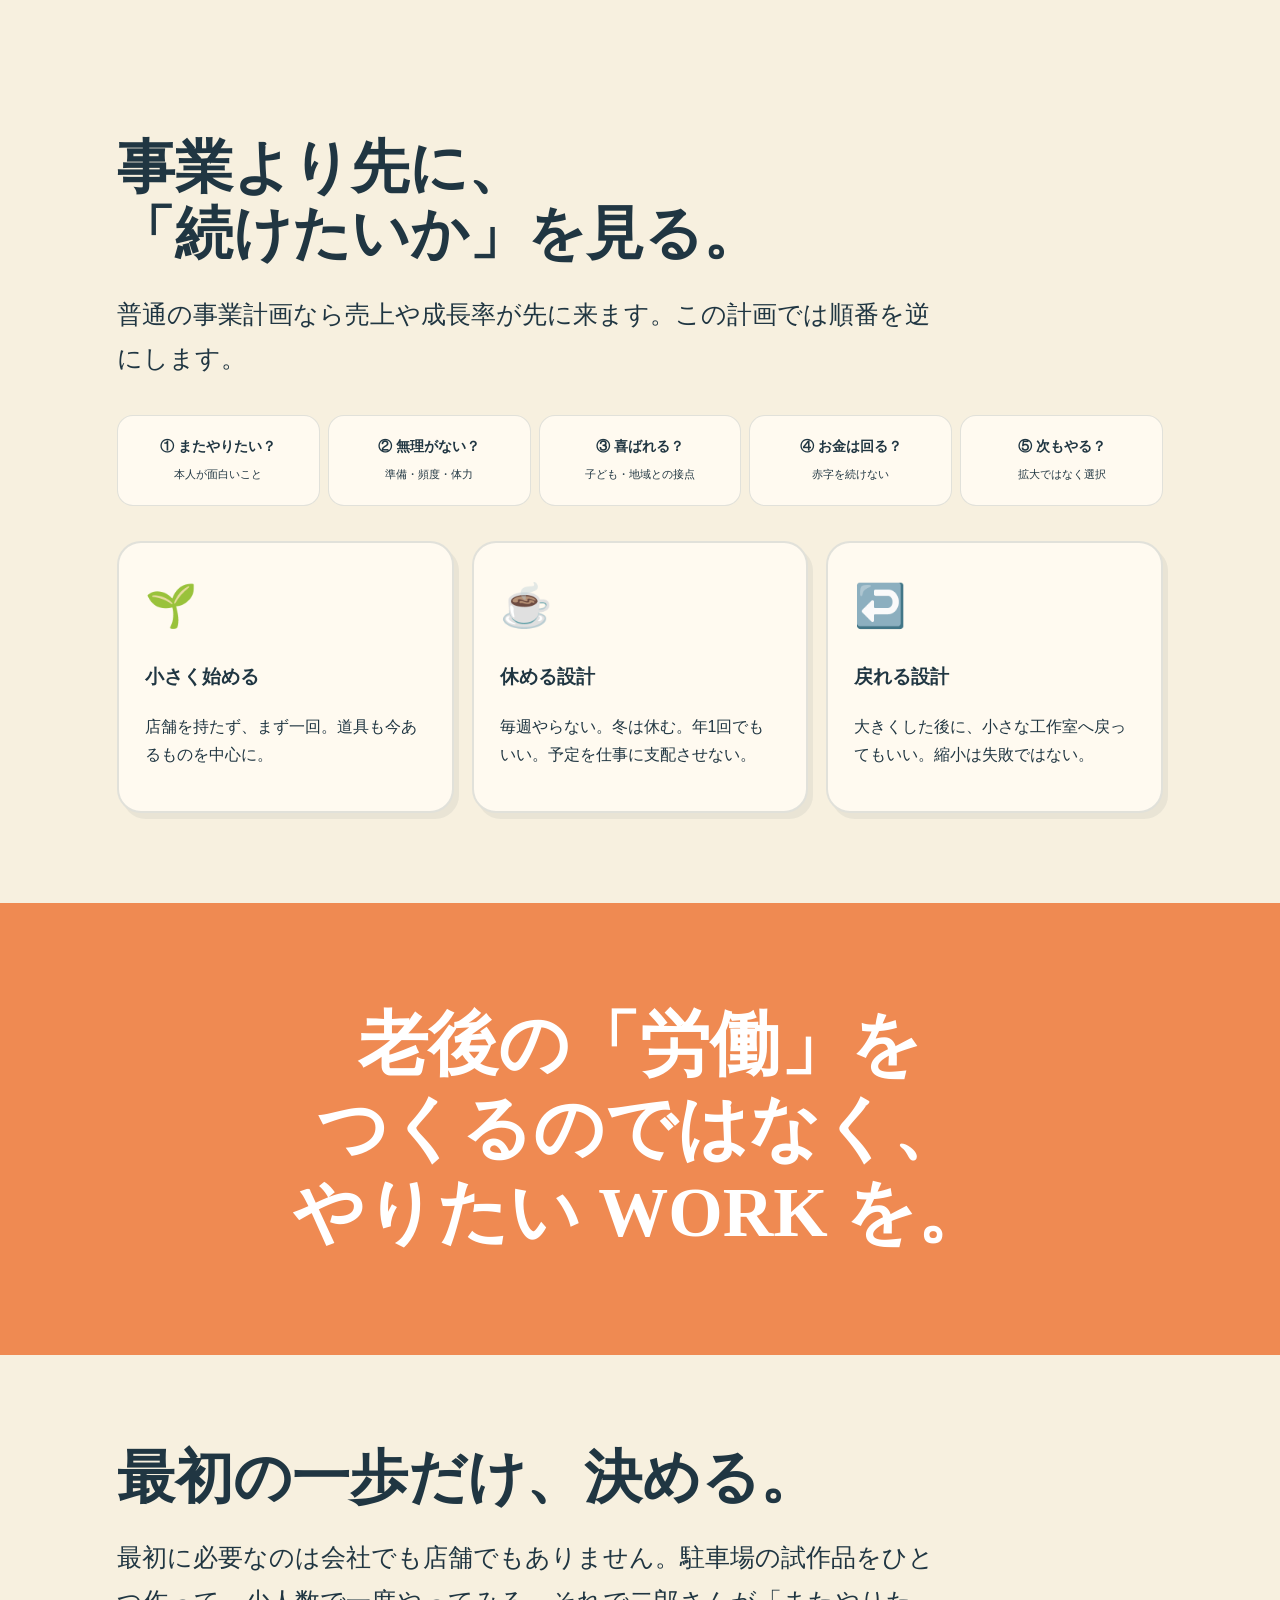
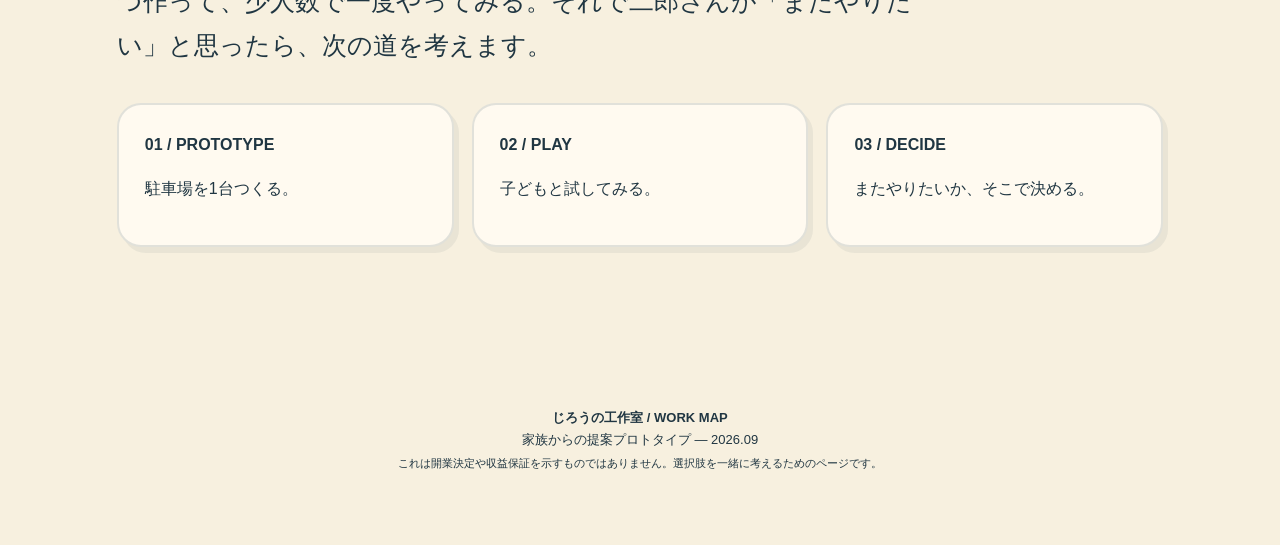
==== commit 323b8c8d: "Release Jiro workshop and retirement WORK MAP proposal" ====
--- a/index.html
+++ b/index.html
@@ -1,496 +1,45 @@
-<!DOCTYPE html>
-<html lang="ja">
-<head>
-<meta charset="UTF-8">
-<meta name="viewport" content="width=device-width, initial-scale=1.0">
-<title>ずしのいえ ｜ 逗子・等身大の日本体験おもてなし</title>
-<meta name="description" content="「海の家」をもじって、ずしのいえ。逗子の実家を舞台に、二郎さんのアテンドで韓国VIPを等身大にもてなす。泊まる・巡る・食べるを家族で一貫提供する退職後ビジネスの構想。">
-<link rel="preconnect" href="https://fonts.googleapis.com">
-<link rel="preconnect" href="https://fonts.gstatic.com" crossorigin>
-<link href="https://fonts.googleapis.com/css2?family=Noto+Sans+JP:wght@400;500;700&family=Noto+Serif+JP:wght@500;700&family=Cormorant+Garamond:wght@500;600&display=swap" rel="stylesheet">
+<!doctype html>
+<html lang="ja"><head><meta charset="utf-8"><meta name="viewport" content="width=device-width,initial-scale=1">
+<title>じろうの工作室｜退職後のWORK MAP</title><meta name="description" content="働かなきゃ、ではなく。やってみたいから、やる。二郎さんの技術と好奇心から始める、逗子の小さな工作室と、その先の選択肢。">
 <style>
-  :root{
-    --navy:#0a2540;
-    --deep:#0e3a63;
-    --ocean:#1c6fb3;
-    --sky:#4aa8e0;
-    --mist:#cfe6f5;
-    --foam:#f2f8fc;
-    --ink:#0d2136;
-    --sub:#4c6479;
-    --line:rgba(28,111,179,.16);
-    --gold:#d8a24a;
-    --white:#ffffff;
-    --shadow:0 18px 50px -22px rgba(10,37,64,.45);
-    --hero-photo:url('[data-uri]');
-    --mono-photo:url('[data-uri]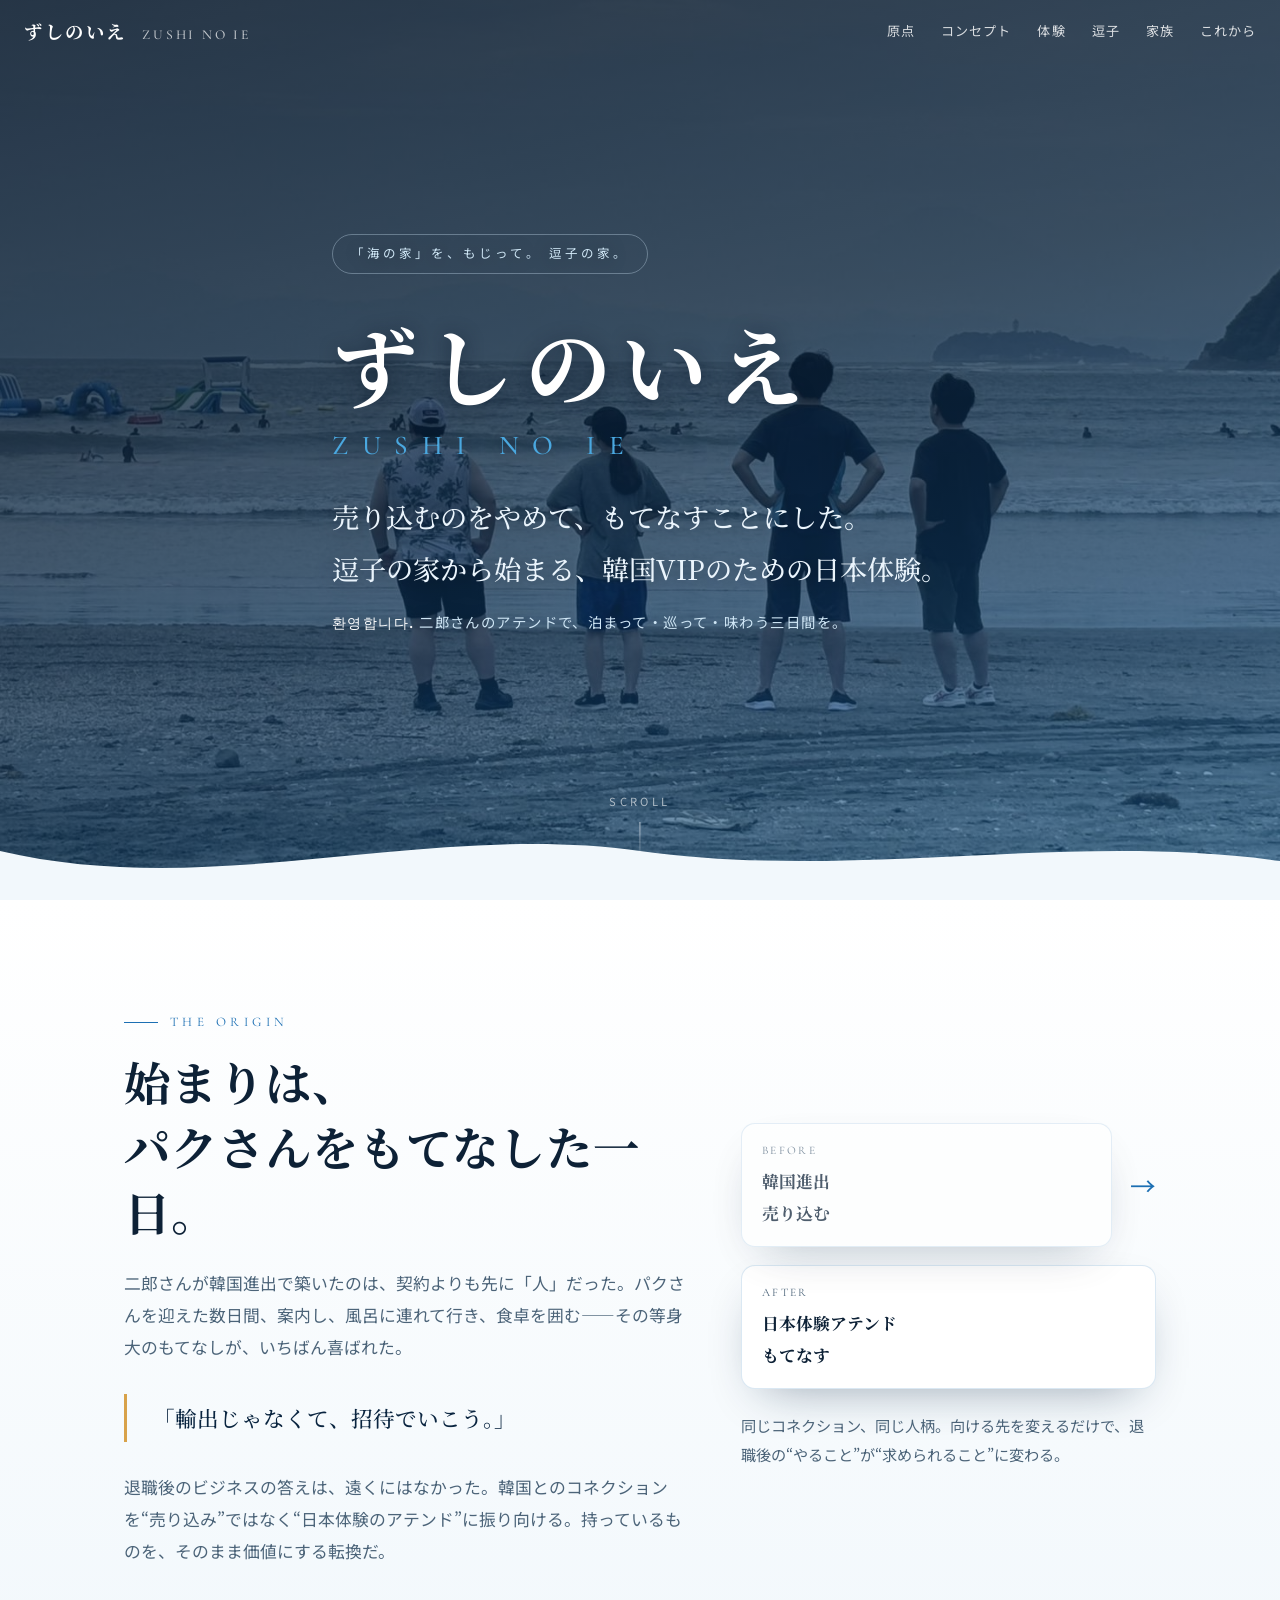
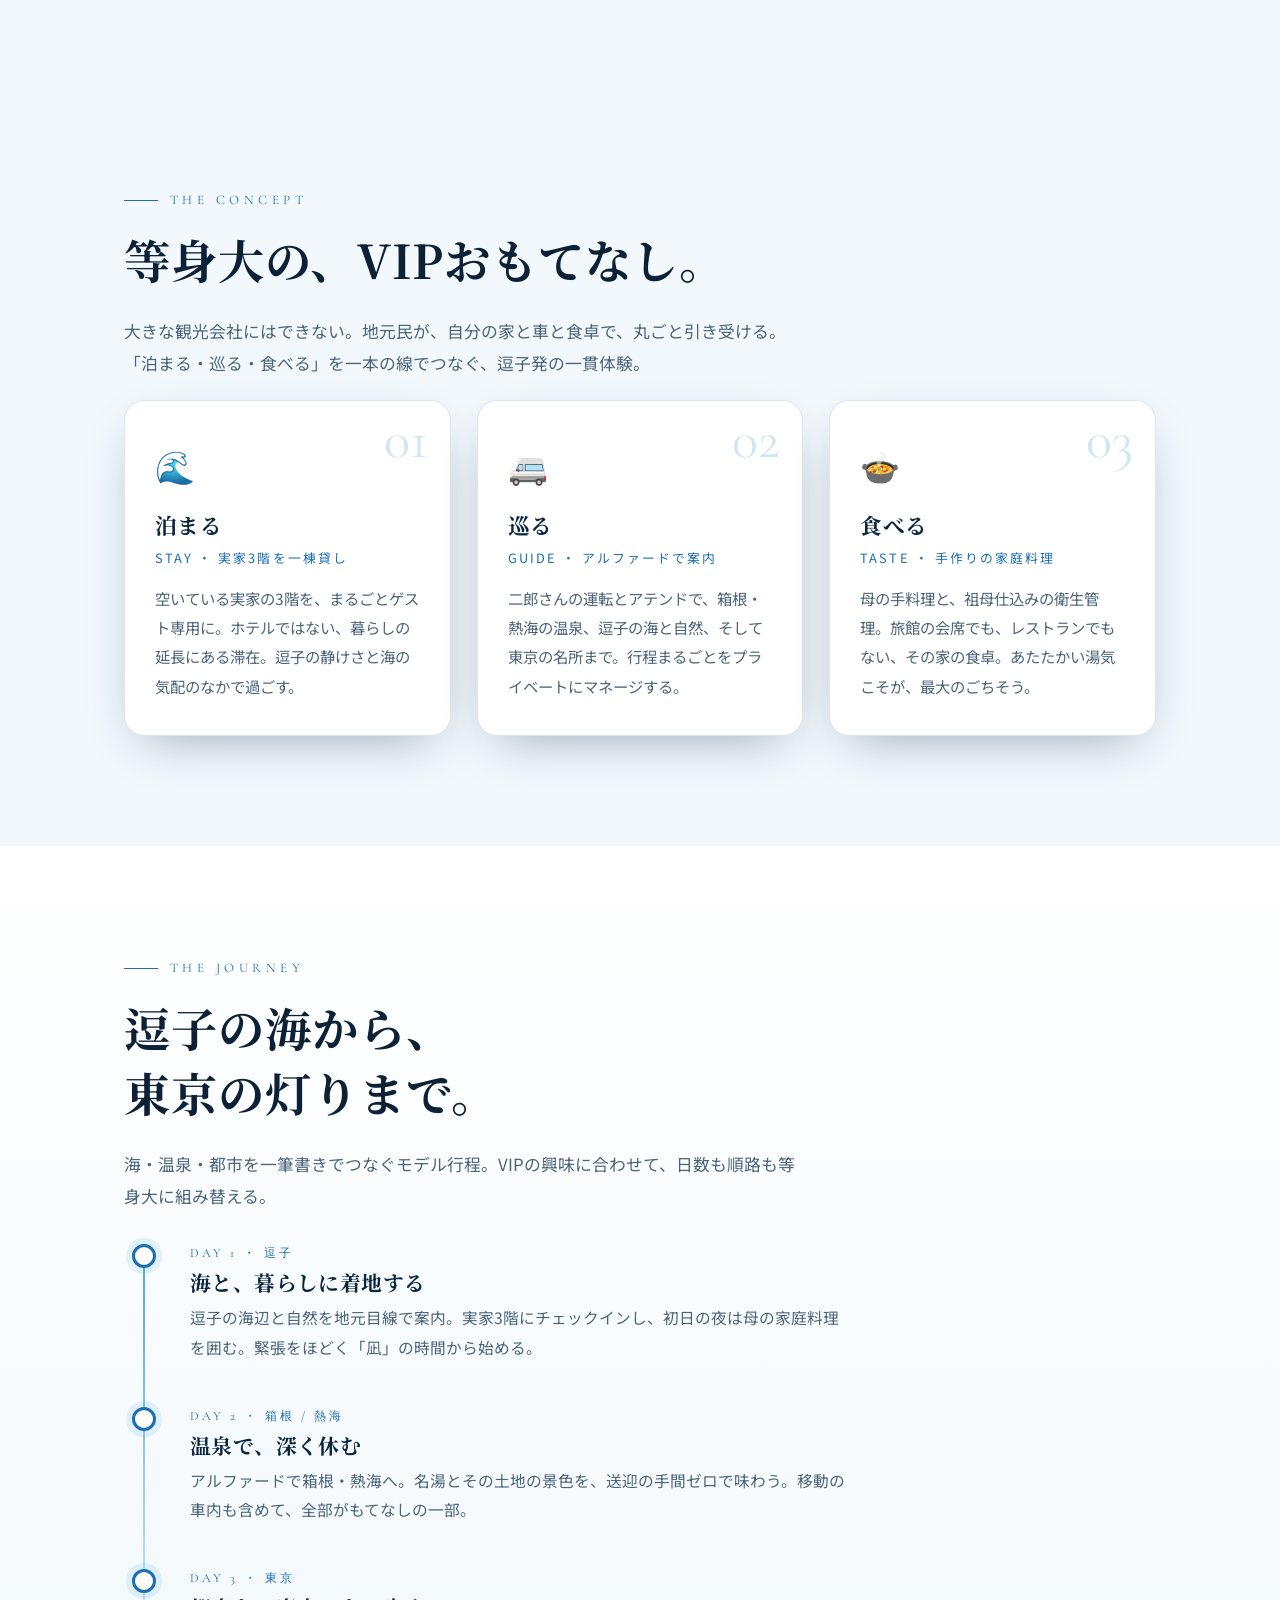
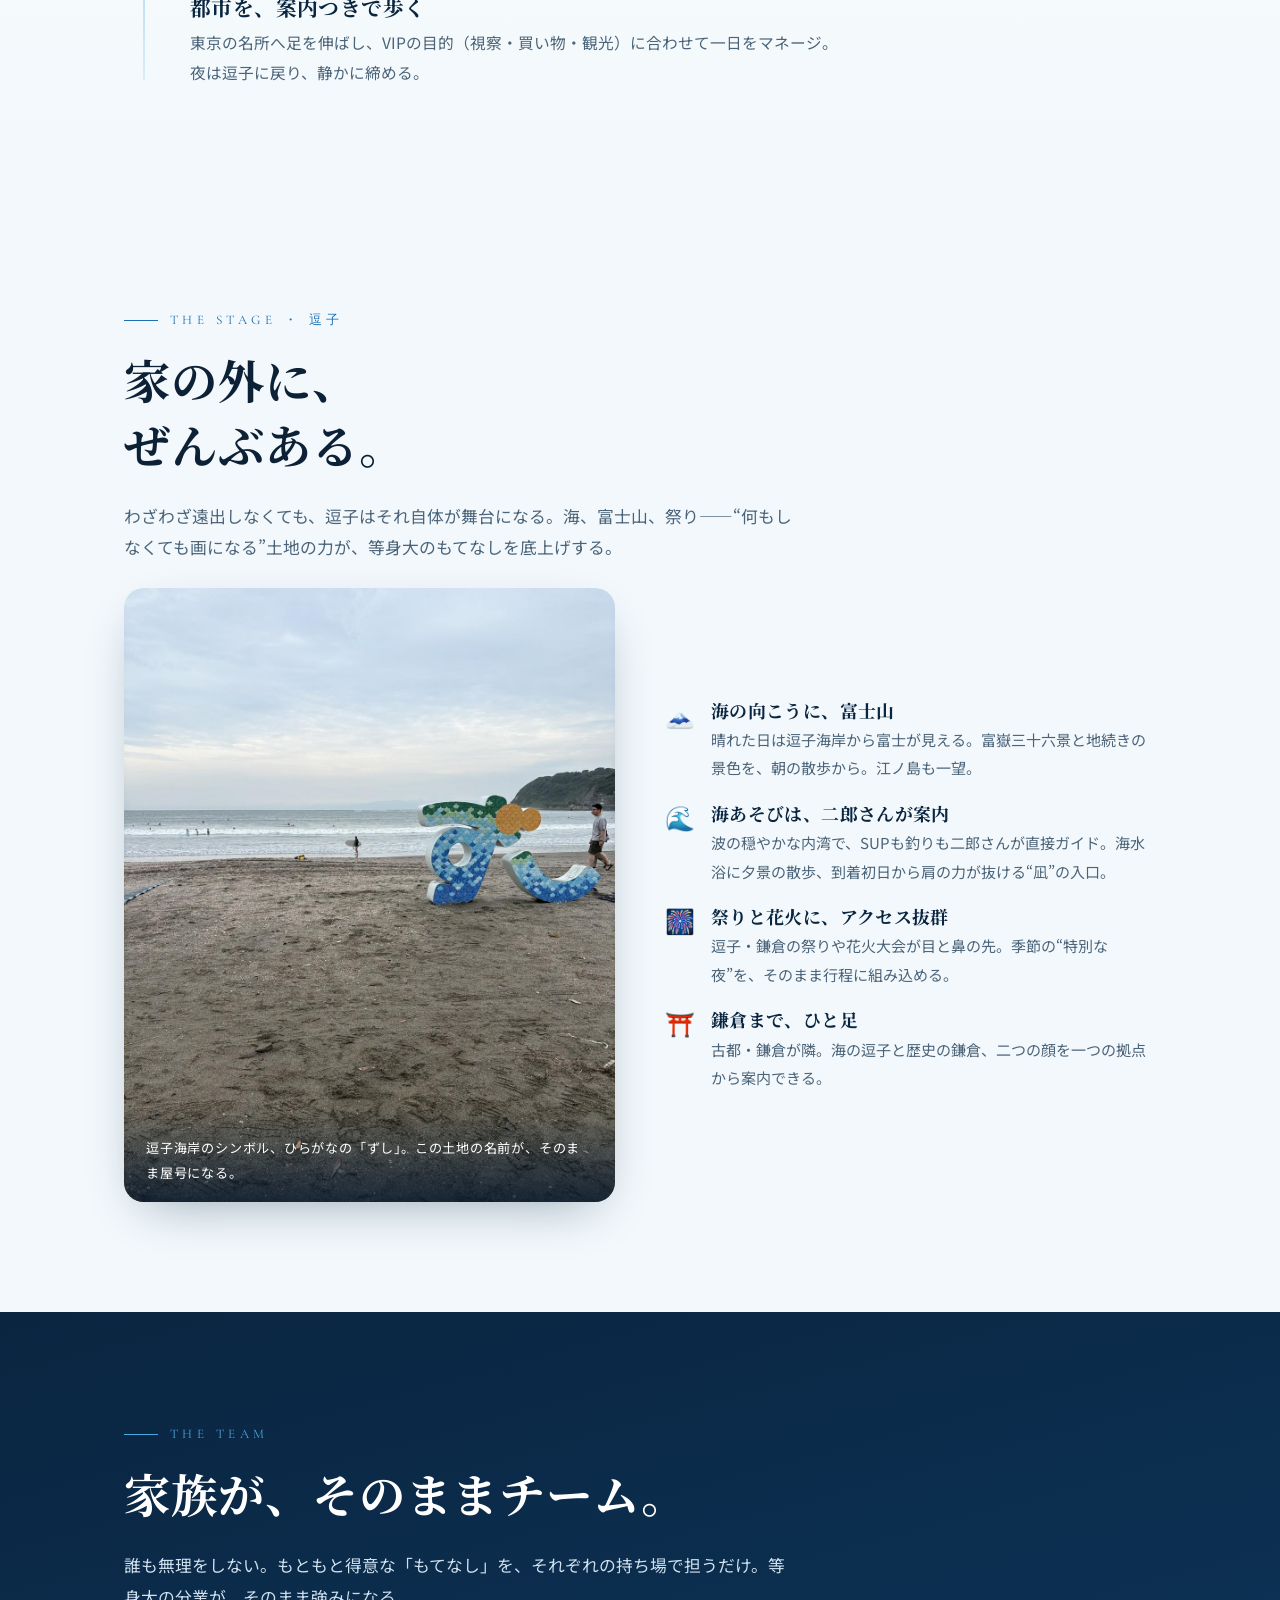
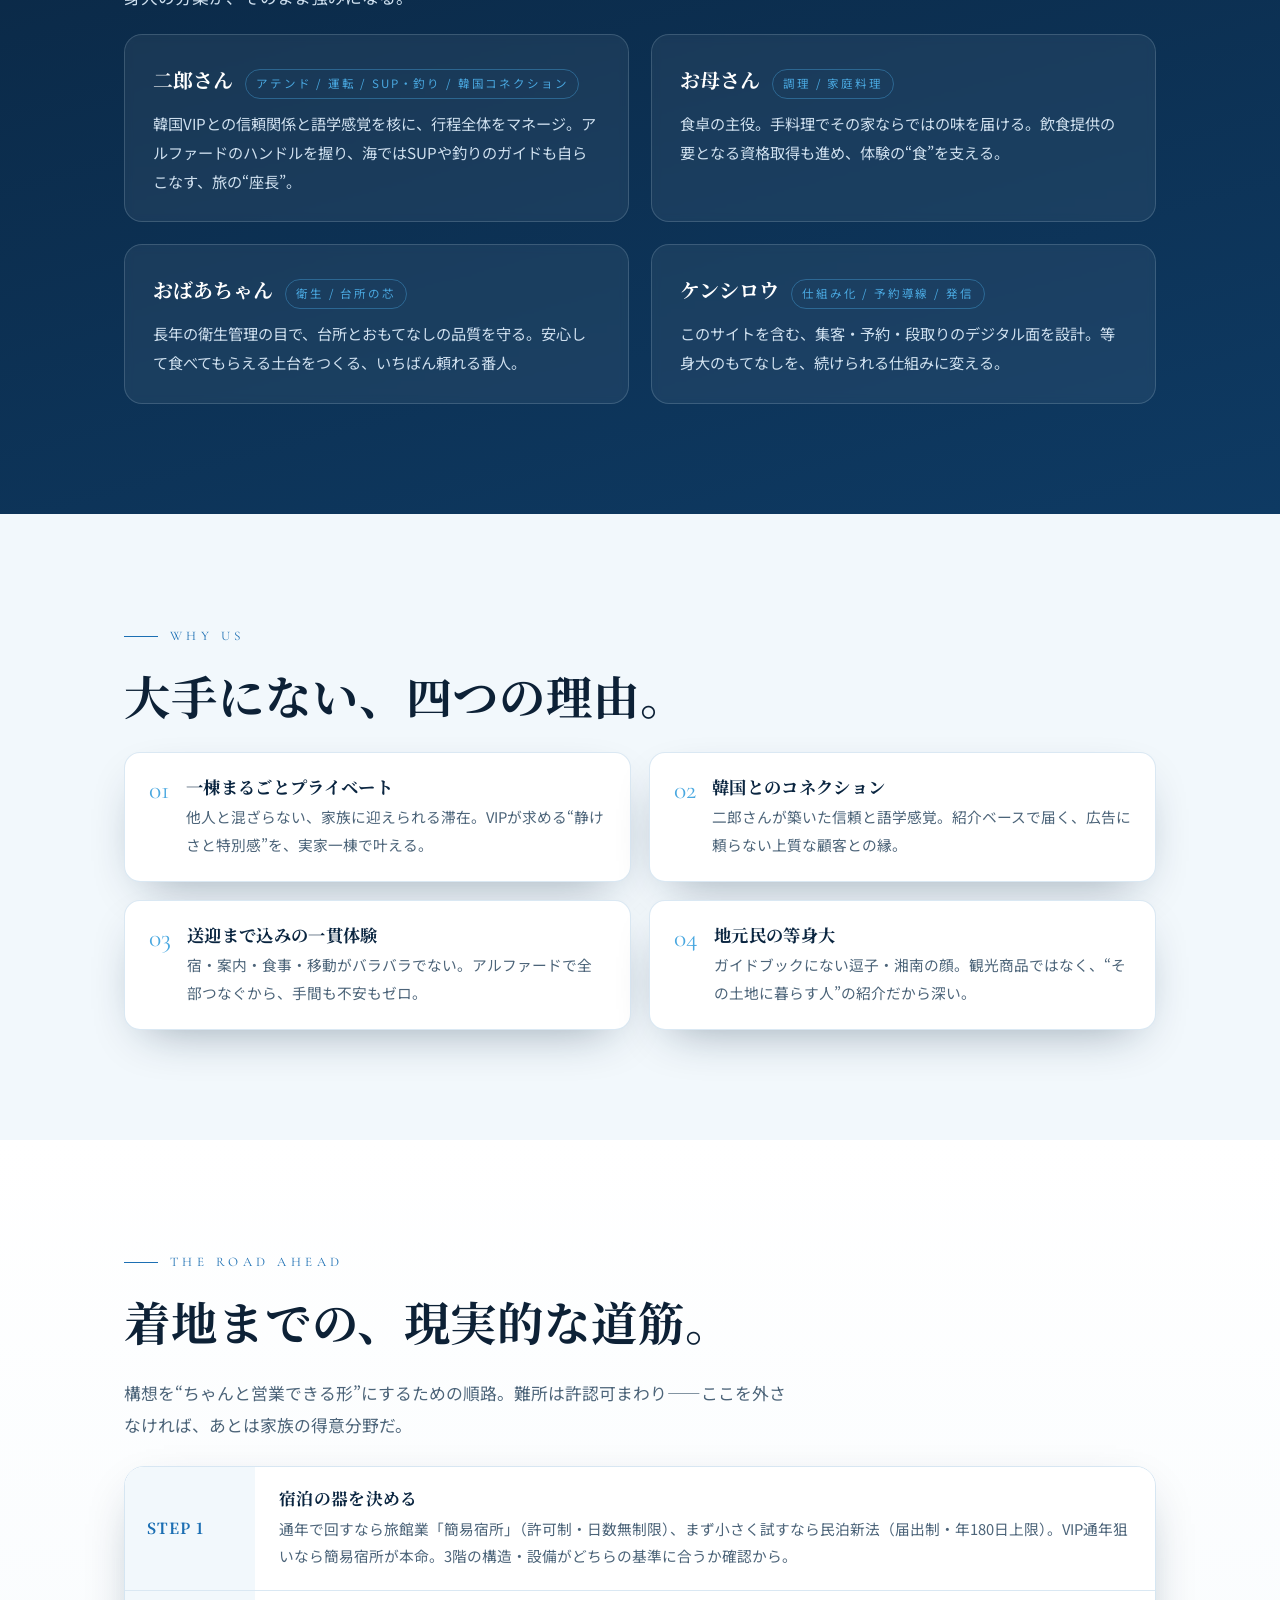
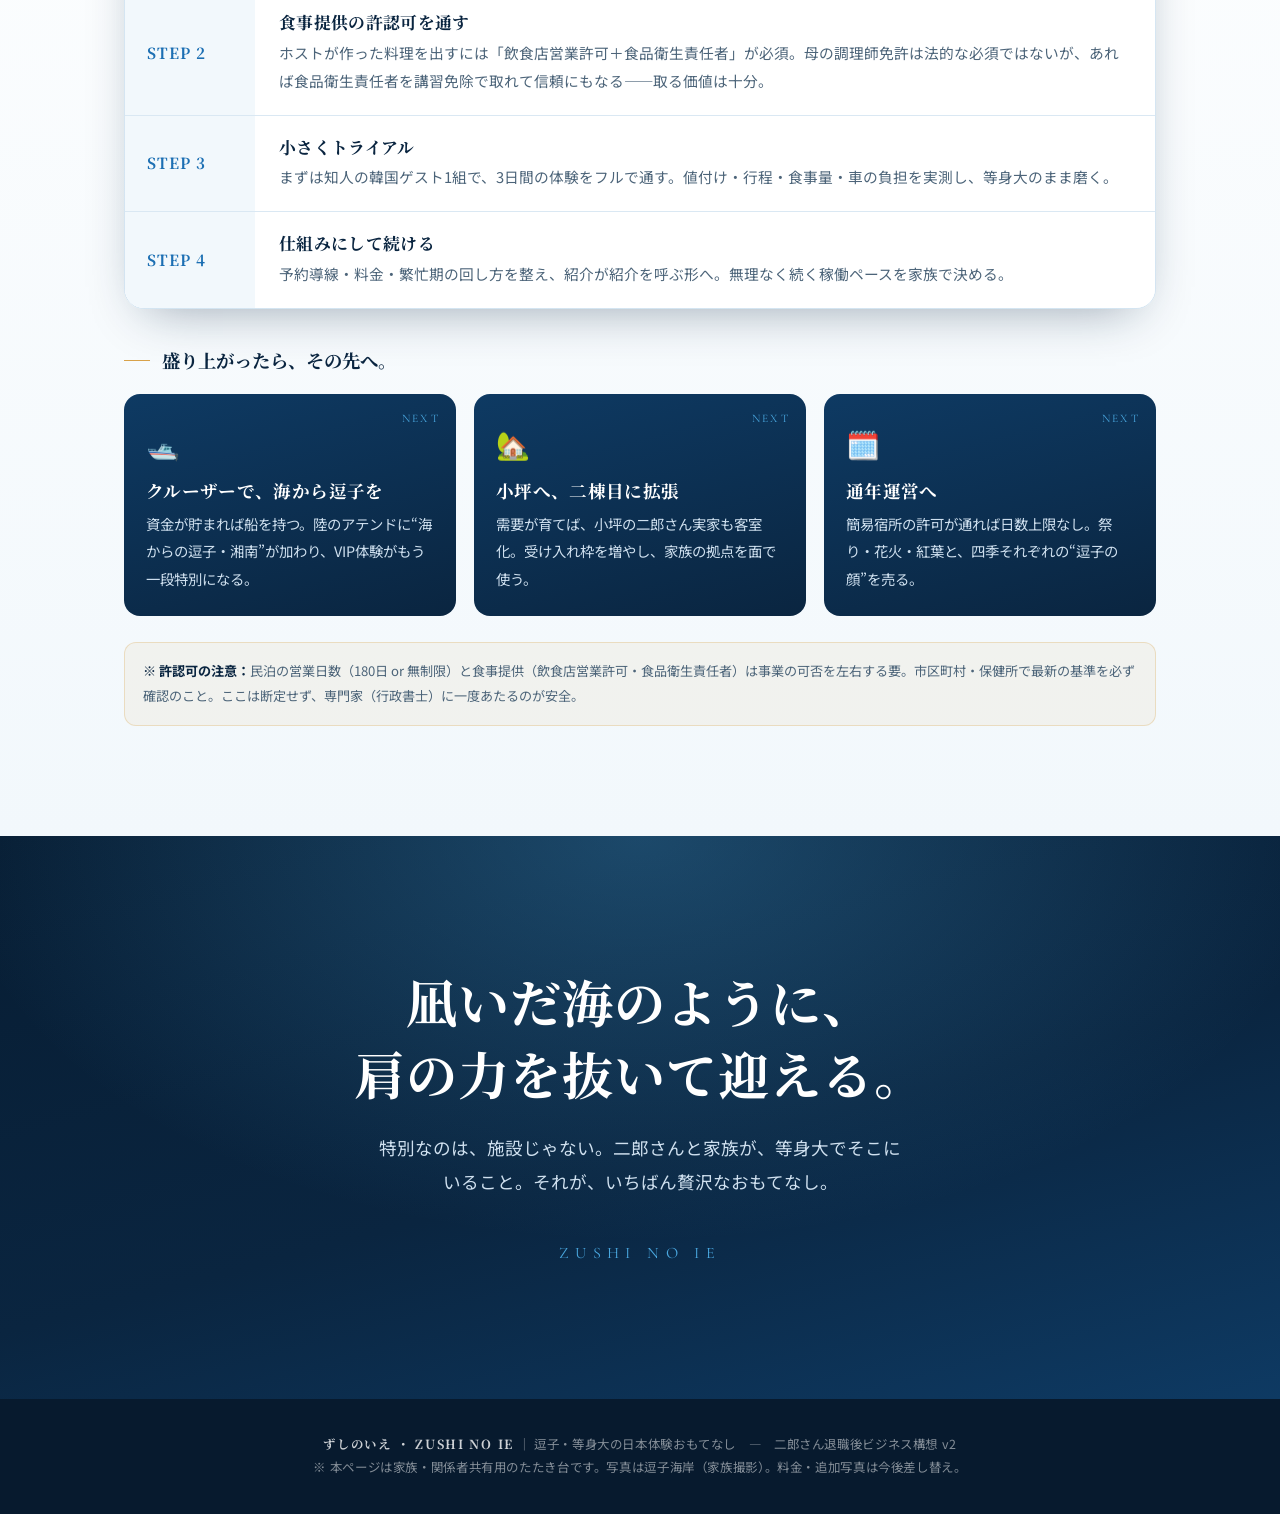
==== commit ae49fdf4: "Restore original Zushinoie page by reusing its exact historical blob; preserve WORK" ====
--- a/index.html
+++ b/index.html
@@ -1,45 +1,496 @@
-<!doctype html>
-<html lang="ja"><head><meta charset="utf-8"><meta name="viewport" content="width=device-width,initial-scale=1">
-<title>じろうの工作室｜退職後のWORK MAP</title><meta name="description" content="働かなきゃ、ではなく。やってみたいから、やる。二郎さんの技術と好奇心から始める、逗子の小さな工作室と、その先の選択肢。">
+<!DOCTYPE html>
+<html lang="ja">
+<head>
+<meta charset="UTF-8">
+<meta name="viewport" content="width=device-width, initial-scale=1.0">
+<title>ずしのいえ ｜ 逗子・等身大の日本体験おもてなし</title>
+<meta name="description" content="「海の家」をもじって、ずしのいえ。逗子の実家を舞台に、二郎さんのアテンドで韓国VIPを等身大にもてなす。泊まる・巡る・食べるを家族で一貫提供する退職後ビジネスの構想。">
+<link rel="preconnect" href="https://fonts.googleapis.com">
+<link rel="preconnect" href="https://fonts.gstatic.com" crossorigin>
+<link href="https://fonts.googleapis.com/css2?family=Noto+Sans+JP:wght@400;500;700&family=Noto+Serif+JP:wght@500;700&family=Cormorant+Garamond:wght@500;600&display=swap" rel="stylesheet">
 <style>
-:root{--ink:#203642;--paper:#f7f0df;--sea:#cfe9e6;--blue:#257f99;--orange:#ef8a52;--yellow:#f5c55c;--green:#87aa78;--line:#33505b}
-*{box-sizing:border-box}html{scroll-behavior:smooth}body{margin:0;background:var(--paper);color:var(--ink);font-family:"Hiragino Kaku Gothic ProN","Yu Gothic",sans-serif;line-height:1.75;overflow-x:hidden}
-nav{position:fixed;z-index:20;top:0;left:0;right:0;display:flex;justify-content:space-between;padding:14px 5vw;background:#f7f0dfdf;backdrop-filter:blur(8px);border-bottom:1px solid #29465320;font-weight:700}nav a{color:inherit;text-decoration:none;margin-left:18px;font-size:13px}
-.hero{min-height:100svh;display:grid;place-items:center;text-align:center;padding:100px 7vw 70px;position:relative;background:linear-gradient(#f7f0df 58%,#d9ebe3 58%);overflow:hidden}
-.hero h1{font-size:clamp(45px,9vw,105px);line-height:.96;margin:12px 0;letter-spacing:-.07em}.hero .sub{font-family:serif;font-size:clamp(18px,3vw,32px);font-weight:700}.tag{display:inline-block;background:var(--orange);color:white;padding:6px 14px;border-radius:99px;font-weight:800;transform:rotate(-2deg)}
-.road{position:absolute;width:130%;height:120px;bottom:7%;left:-15%;background:#64747b;transform:rotate(-3deg);border-top:7px solid #f5c55c;border-bottom:7px solid #f5c55c}.road:after{content:"";position:absolute;top:53px;left:0;width:100%;border-top:5px dashed #fff9}
-.car{position:absolute;bottom:11%;left:-130px;font-size:55px;animation:drive 9s linear infinite;z-index:3}@keyframes drive{to{left:110%}}
-section{padding:90px max(6vw,24px);max-width:1200px;margin:auto}h2{font-family:serif;font-size:clamp(32px,5vw,58px);line-height:1.15;margin:0 0 25px}.lead{font-size:clamp(18px,2.2vw,25px);max-width:820px}.grid{display:grid;grid-template-columns:repeat(auto-fit,minmax(220px,1fr));gap:18px;margin-top:35px}.card{background:#fffaf0;border:2px solid #33505b25;border-radius:24px;padding:26px;box-shadow:5px 6px 0 #33505b12;transition:.25s}.card:hover{transform:translateY(-6px) rotate(-.5deg);box-shadow:8px 12px 0 #33505b17}.icon{font-size:42px}.workshop{background:#203642;color:#fff;border-radius:34px;max-width:1100px}.workshop .card{color:var(--ink)}
-.mapwrap{background:#e7efe8;border-radius:32px;padding:28px;overflow:hidden}.map{min-height:620px;position:relative;display:grid;grid-template-columns:repeat(3,1fr);gap:24px;align-items:center}.node{position:relative;z-index:2;background:#fffaf0;border:3px solid var(--line);border-radius:50%;aspect-ratio:1;display:grid;place-items:center;text-align:center;padding:18px;max-width:220px;margin:auto;cursor:pointer;transition:.3s}.node:hover,.node.active{transform:scale(1.07);background:#fff3c8}.node.start{border-color:var(--orange);box-shadow:0 0 0 8px #ef8a5225}.node.maybe{opacity:.72;border-style:dashed}.path{position:absolute;height:4px;background:#33505b50;transform-origin:left;z-index:1}.p1{width:34%;left:18%;top:28%;transform:rotate(19deg)}.p2{width:34%;left:48%;top:40%;transform:rotate(25deg)}.p3{width:35%;left:18%;top:65%;transform:rotate(-17deg)}.legend{display:flex;gap:14px;flex-wrap:wrap;margin:18px 0;font-size:13px}.legend span{padding:5px 10px;border:1px solid #33505b55;border-radius:20px}
-.detail{margin-top:20px;background:#203642;color:white;padding:25px;border-radius:20px;min-height:130px}.detail strong{color:#f5c55c}
-.principle{text-align:center;padding:100px 8vw;background:#ef8a52;color:#fff;max-width:none}.principle blockquote{font-family:serif;font-size:clamp(30px,6vw,70px);line-height:1.2;margin:0 auto;max-width:1000px;font-weight:700}
-.scale{display:grid;grid-template-columns:repeat(5,1fr);gap:8px;margin-top:35px}.scale div{padding:18px 8px;border-radius:16px;text-align:center;background:#fffaf0;border:1px solid #33505b25}.scale b{display:block;font-size:14px}.scale small{font-size:11px}
-footer{text-align:center;padding:70px 20px;font-size:13px}button{border:0;border-radius:99px;padding:13px 20px;background:var(--yellow);color:var(--ink);font-weight:800;cursor:pointer}
-.reveal{opacity:0;transform:translateY(30px);transition:.7s}.reveal.show{opacity:1;transform:none}
-@media(max-width:700px){.map{grid-template-columns:1fr 1fr;min-height:auto}.node{max-width:150px}.path{display:none}.scale{grid-template-columns:1fr}.hero{background:linear-gradient(#f7f0df 64%,#d9ebe3 64%)}}
-@media(prefers-reduced-motion:reduce){*{animation:none!important;scroll-behavior:auto!important}.reveal{opacity:1;transform:none}}
-</style></head>
-<body><nav><div>じろうの工作室</div><div><a href="#work">工作室</a><a href="#map">WORK MAP</a><a href="#plan">考え方</a></div></nav>
-<header class="hero"><div><span class="tag">ZUSHI / SMALL WORK PROJECT</span><h1>じろうの<br>工作室</h1><p class="sub">つくって、動かして、あそぶ。</p><p>エンジニアの技術と、子どもの「なんで？」が出会う場所。</p><button onclick="document.querySelector('#work').scrollIntoView()">最初の工作を見る ↓</button></div><div class="road"></div><div class="car">🚙</div></header>
-<section id="work" class="reveal"><h2>まず、こんなのどう？</h2><p class="lead">大きな事業を始める話ではありません。まずは小さな工作会。3Dプリンタやこれまでのエンジニア経験を使って、子どもと一緒に「しくみ」をつくって遊びます。</p>
-<div class="workshop" style="padding:34px;margin-top:35px"><span class="tag">WORKSHOP 01</span><h2 style="margin-top:20px">ミニカーの<br>駐車場をつくろう！</h2><div class="grid"><div class="card"><div class="icon">🚧</div><b>つくる</b><p>ゲート、道路、看板。まずは自分の駐車場を組み立てる。</p></div><div class="card"><div class="icon">🚗</div><b>動かす</b><p>車を走らせてみる。うまく入れる？ どこを直したい？</p></div><div class="card"><div class="icon">⚙️</div><b>しくみを知る</b><p>「自動で開いたら？」からセンサーや機械の世界へ。</p></div></div></div></section>
-<section id="map" class="reveal"><span class="tag">CONSULTING MAP</span><h2 style="margin-top:18px">退職後の WORK MAP</h2><p class="lead"><b>働かなきゃ、ではなく。やってみたいから、やる。</b><br>これは「ここまで行きましょう」という成長計画ではありません。面白くなったときに、こんな道もある——という提案地図です。</p>
-<div class="legend"><span>● START / まず試す</span><span>○ NEXT / 面白ければ</span><span>⋯ MAYBE / いつか</span><span>◎ ENOUGH / ここで完成</span><span>☕ REST / 休む</span></div>
-<div class="mapwrap"><div class="map"><div class="path p1"></div><div class="path p2"></div><div class="path p3"></div>
-<div class="node start" data-title="じろうの工作室" data-text="まずはここ。月1回でも、夏休みだけでもいい。技術を使って子どもと遊ぶ、小さなWORK。"><div>🛠️<br><b>じろうの工作室</b><br><small>START</small></div></div>
-<div class="node" data-title="出張工作室" data-text="もっと教えるのが楽しかったら。学童・地域イベント・お祭りへ、工作室の方から出かける。"><div>🧰<br><b>出張工作室</b><br><small>NEXT</small></div></div>
-<div class="node maybe" data-title="教材・作品づくり" data-text="人前で教えるより、作る方が楽しいならこちら。3Dプリンタで教材や仕掛けを育てる道。"><div>🖨️<br><b>教材・作品</b><br><small>MAYBE</small></div></div>
-<div class="node" data-title="ここで完成" data-text="工作室だけが楽しいなら、それで完成。拡大しないことも立派な選択肢。"><div>◎<br><b>ここで満足</b><br><small>ENOUGH</small></div></div>
-<div class="node maybe" data-title="みきのキッチンカー" data-text="みきさんも地域で何かやってみたくなったら。祭りや海辺へ。工作室とは別の楽しみとして始められる。"><div>🚐<br><b>みきの<br>キッチンカー</b><br><small>MAYBE</small></div></div>
-<div class="node maybe" data-title="ずしのいえ" data-text="二人で『場所』を持つことまで面白くなったら。泊まる・食べる・つくるが交わる逗子の拠点。既存の民泊構想へ接続。"><div>🏠<br><b>ずしのいえ</b><br><small>MAYBE</small></div></div>
-</div><div class="detail" id="detail"><strong>地図を触ってみてください。</strong><br>どの道も義務ではありません。戻る、休む、ここで終える、も地図の一部です。</div></div></section>
-<section id="plan" class="reveal"><h2>事業より先に、<br>「続けたいか」を見る。</h2><p class="lead">普通の事業計画なら売上や成長率が先に来ます。この計画では順番を逆にします。</p>
-<div class="scale"><div><b>① またやりたい？</b><small>本人が面白いこと</small></div><div><b>② 無理がない？</b><small>準備・頻度・体力</small></div><div><b>③ 喜ばれる？</b><small>子ども・地域との接点</small></div><div><b>④ お金は回る？</b><small>赤字を続けない</small></div><div><b>⑤ 次もやる？</b><small>拡大ではなく選択</small></div></div>
-<div class="grid"><div class="card"><div class="icon">🌱</div><h3>小さく始める</h3><p>店舗を持たず、まず一回。道具も今あるものを中心に。</p></div><div class="card"><div class="icon">☕</div><h3>休める設計</h3><p>毎週やらない。冬は休む。年1回でもいい。予定を仕事に支配させない。</p></div><div class="card"><div class="icon">↩️</div><h3>戻れる設計</h3><p>大きくした後に、小さな工作室へ戻ってもいい。縮小は失敗ではない。</p></div></div></section>
-<section class="principle"><blockquote>老後の「労働」を<br>つくるのではなく、<br>やりたい WORK を。</blockquote></section>
-<section class="reveal"><h2>最初の一歩だけ、決める。</h2><p class="lead">最初に必要なのは会社でも店舗でもありません。駐車場の試作品をひとつ作って、少人数で一度やってみる。それで二郎さんが「またやりたい」と思ったら、次の道を考えます。</p><div class="grid"><div class="card"><b>01 / PROTOTYPE</b><p>駐車場を1台つくる。</p></div><div class="card"><b>02 / PLAY</b><p>子どもと試してみる。</p></div><div class="card"><b>03 / DECIDE</b><p>またやりたいか、そこで決める。</p></div></div></section>
-<footer><b>じろうの工作室 / WORK MAP</b><br>家族からの提案プロトタイプ — 2026.09<br><small>これは開業決定や収益保証を示すものではありません。選択肢を一緒に考えるためのページです。</small></footer>
+  :root{
+    --navy:#0a2540;
+    --deep:#0e3a63;
+    --ocean:#1c6fb3;
+    --sky:#4aa8e0;
+    --mist:#cfe6f5;
+    --foam:#f2f8fc;
+    --ink:#0d2136;
+    --sub:#4c6479;
+    --line:rgba(28,111,179,.16);
+    --gold:#d8a24a;
+    --white:#ffffff;
+    --shadow:0 18px 50px -22px rgba(10,37,64,.45);
+    --hero-photo:url('[data-uri]